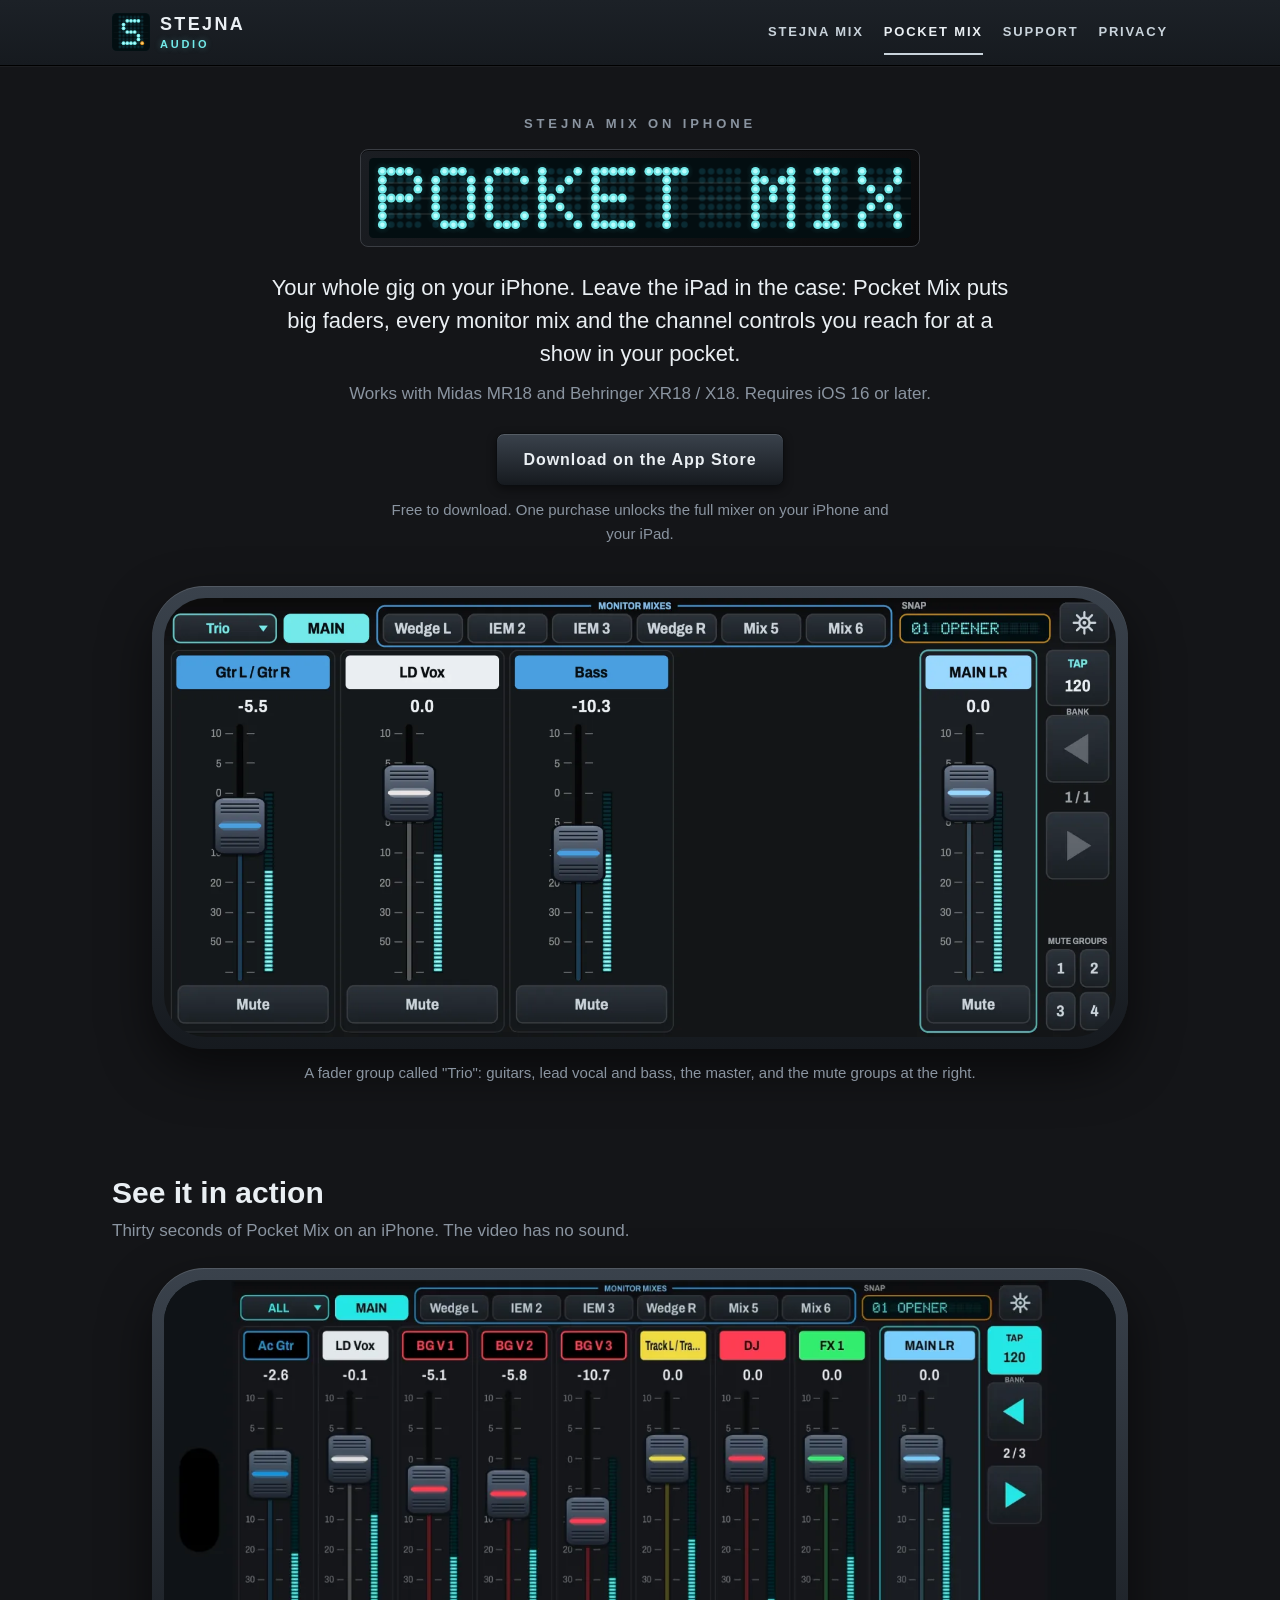
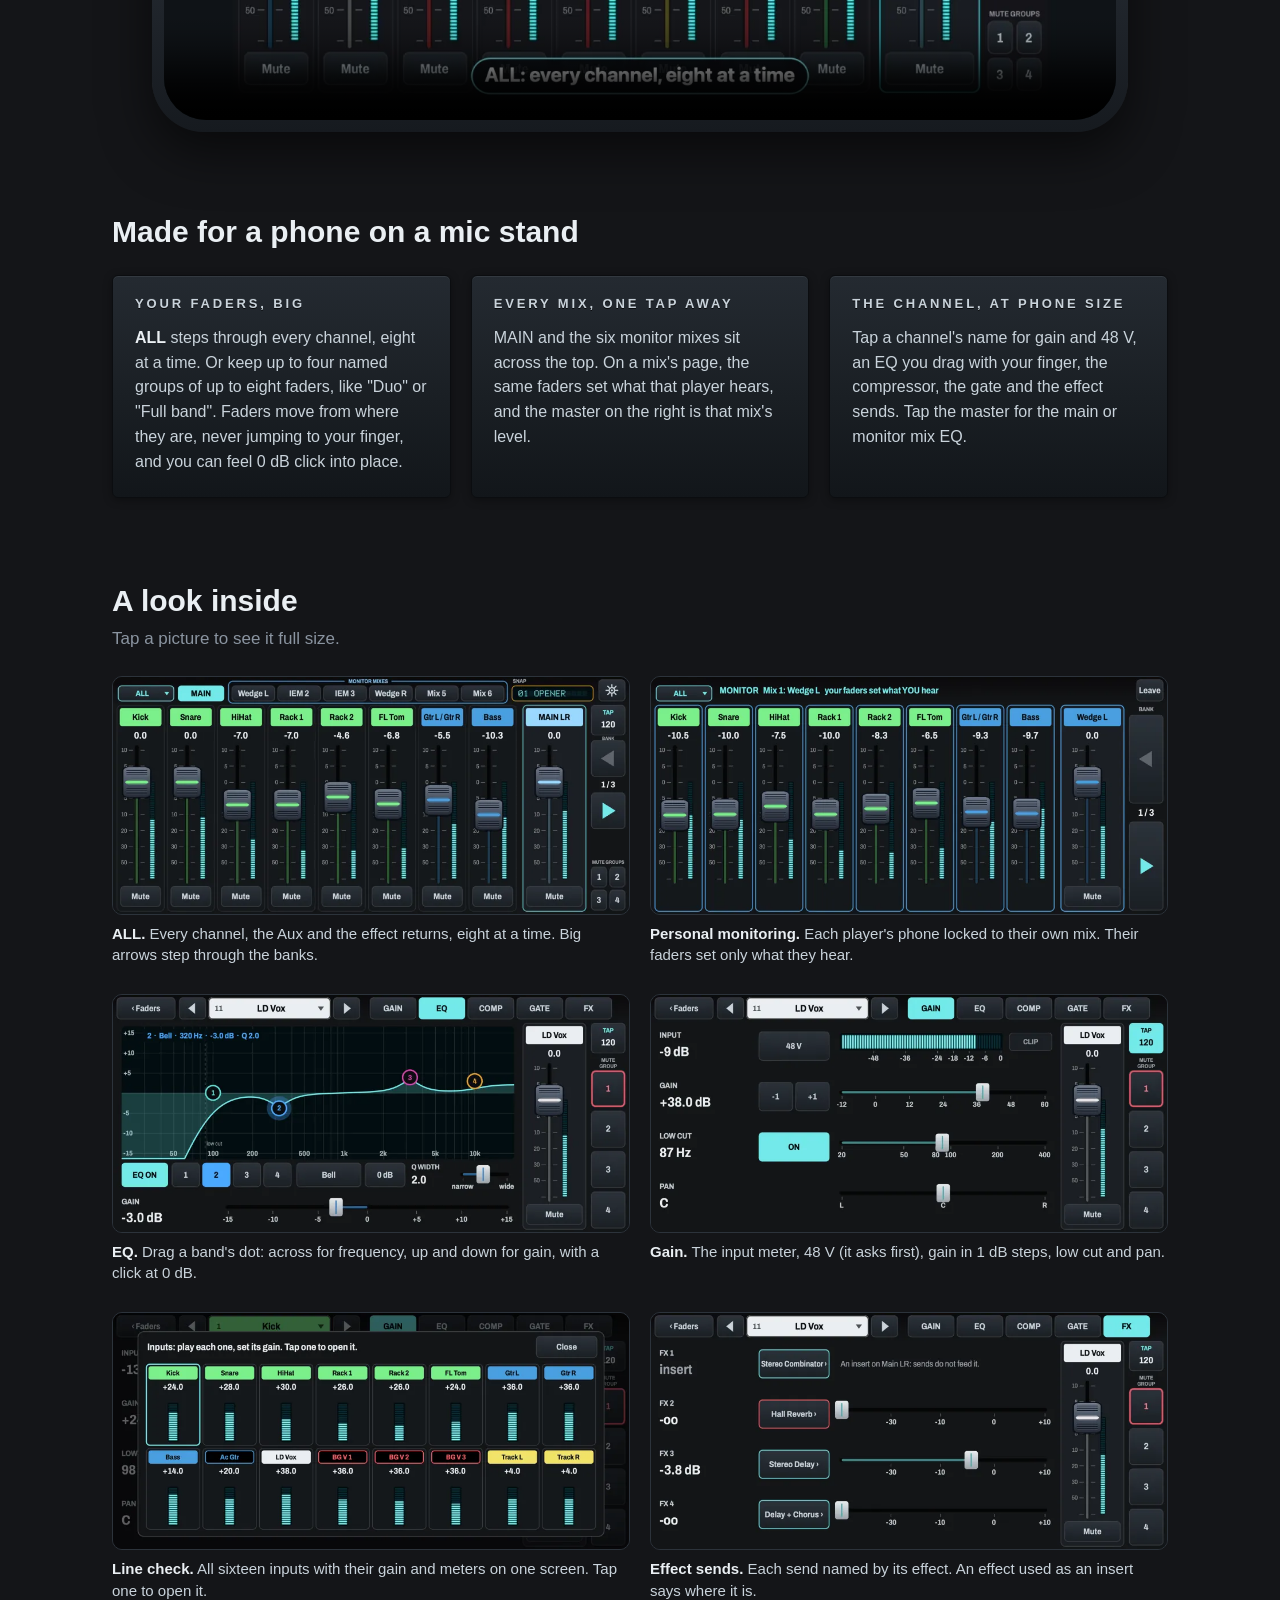
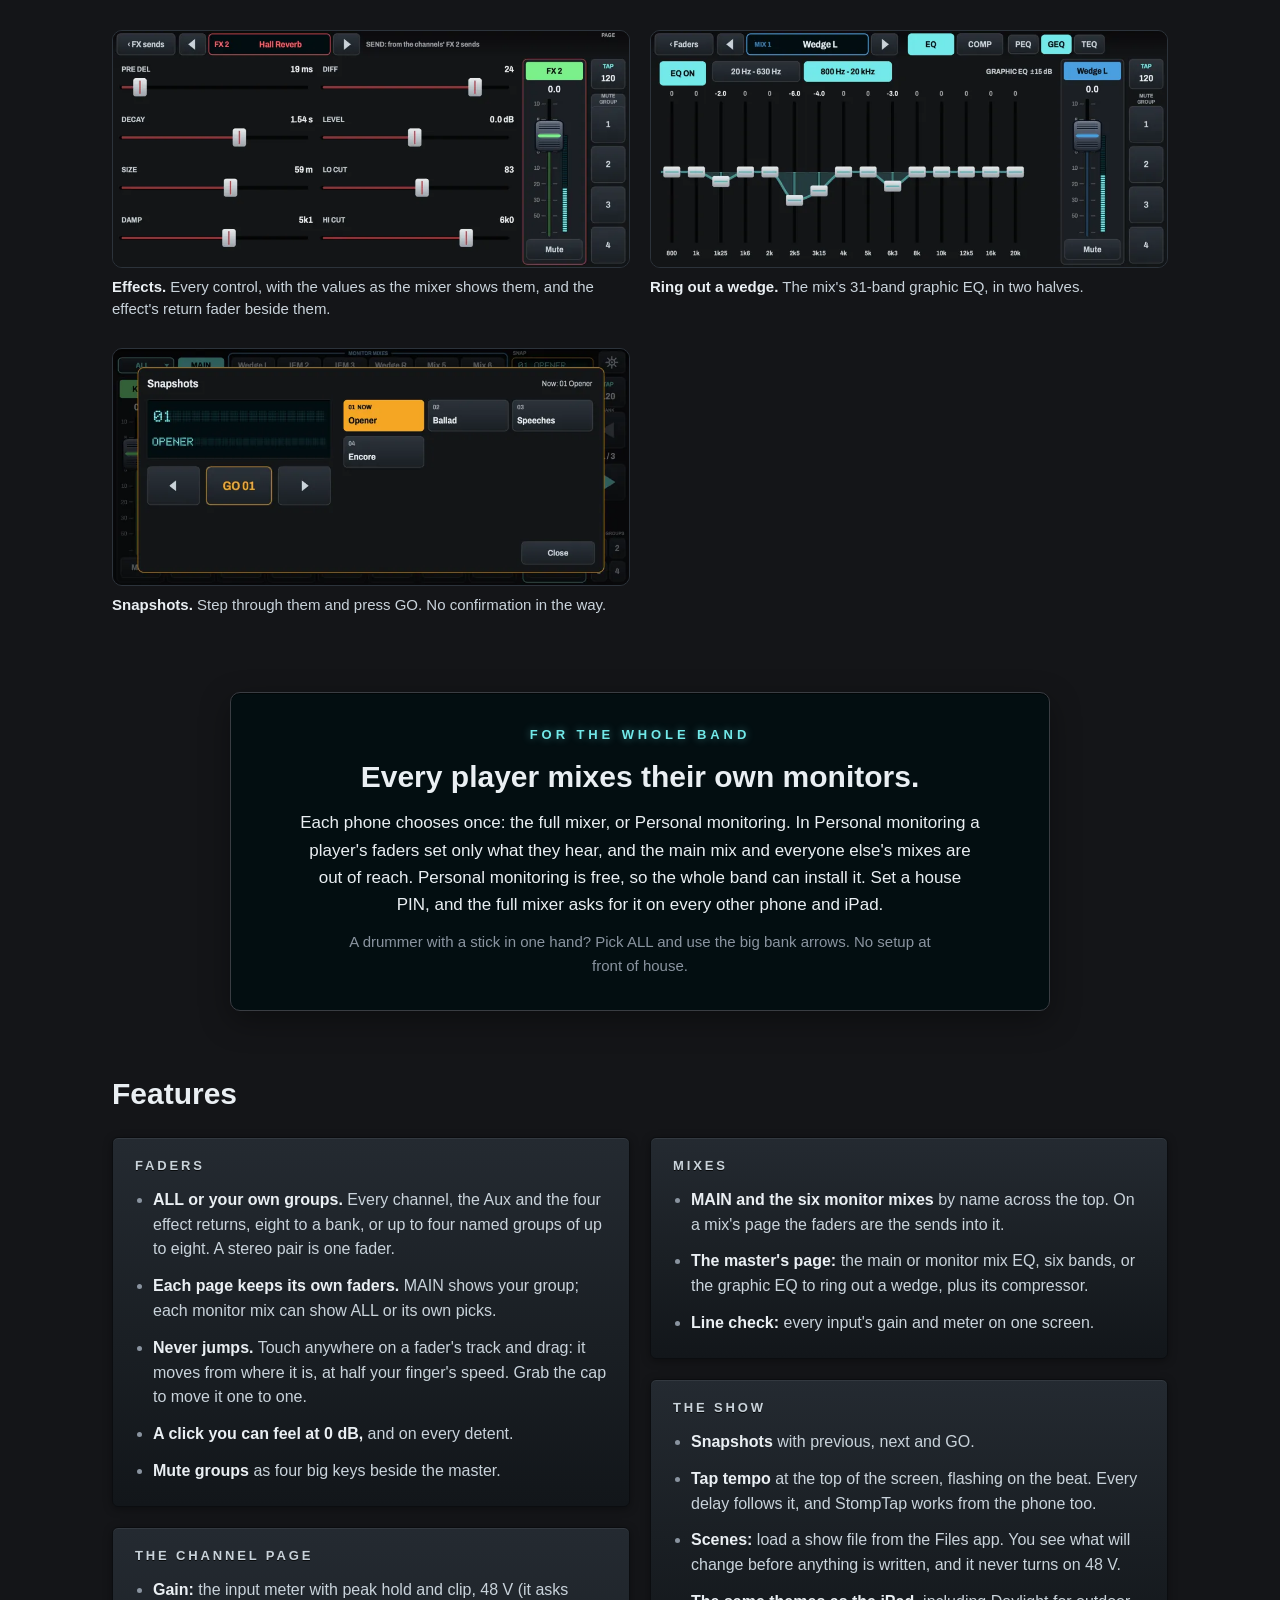
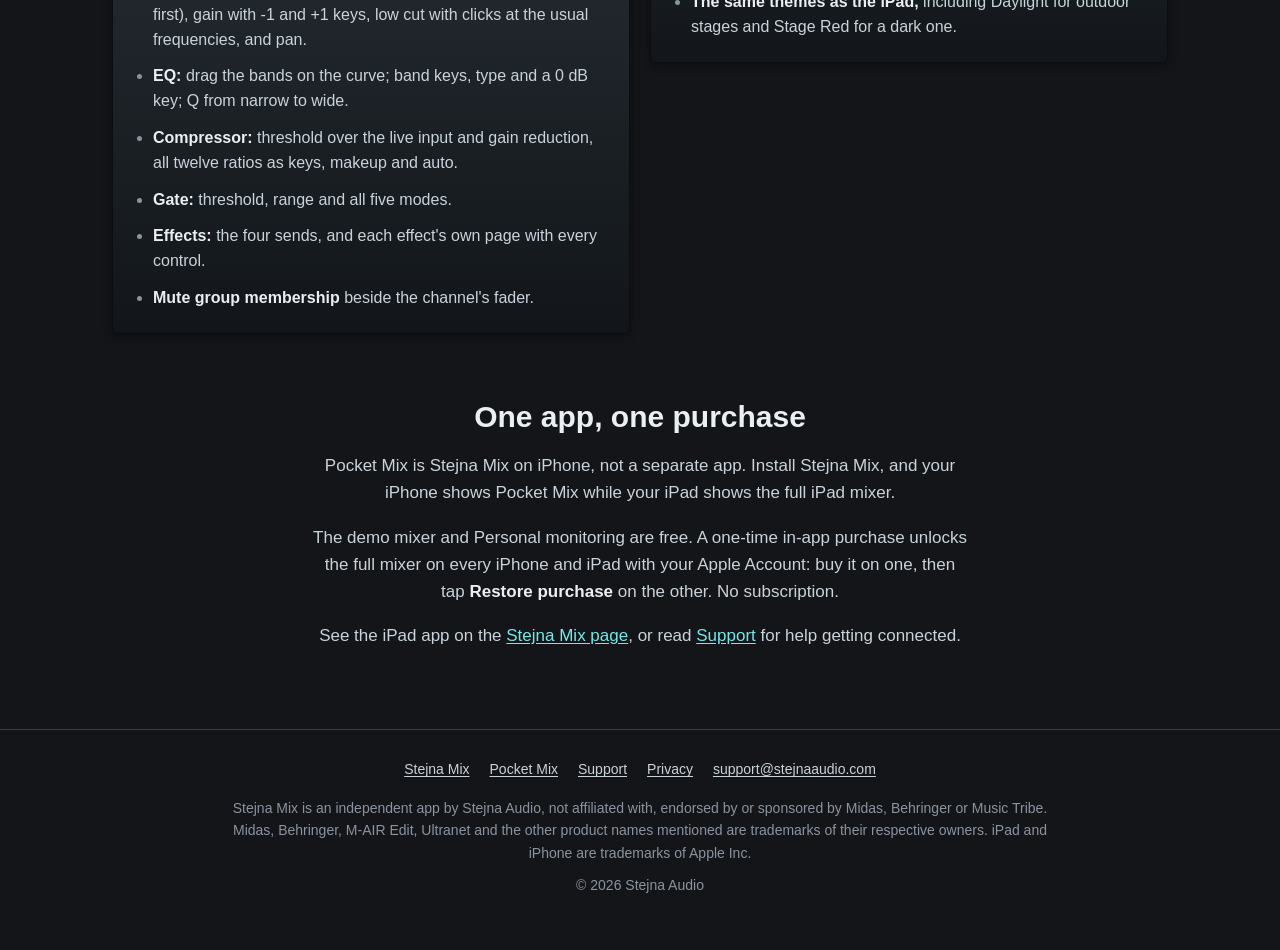
==== pocket-mix/index.html @ ad5efe98 "Pocket Mix: the clip re-cut (three-fader Trio, ALL through to the FX returns -- Dave); the Trio pict" ====
<!doctype html>
<html lang="en">
<head>
<meta charset="utf-8">
<meta name="viewport" content="width=device-width, initial-scale=1">
<title>Pocket Mix: Stejna Mix on iPhone · Stejna Audio</title>
<meta name="description" content="Pocket Mix is Stejna Mix on iPhone: mix your whole gig from your phone, with big faders, every monitor mix, gain, EQ, compressor, gate, effects and snapshots. For Midas MR18 and Behringer XR18 / X18.">
<link rel="canonical" href="https://stejnaaudio.com/pocket-mix/">
<meta name="theme-color" content="#141518">
<link rel="icon" href="/img/emblem.svg" type="image/svg+xml">
<link rel="apple-touch-icon" href="/img/apple-touch-icon.png">
<meta property="og:type" content="website">
<meta property="og:site_name" content="Stejna Audio">
<meta property="og:title" content="Pocket Mix: Stejna Mix on iPhone">
<meta property="og:description" content="Your whole gig on your iPhone. For Midas MR18 and Behringer XR18 / X18.">
<meta property="og:url" content="https://stejnaaudio.com/pocket-mix/">
<meta property="og:image" content="https://stejnaaudio.com/img/phone/01_trio-1800.webp">
<meta name="twitter:card" content="summary_large_image">
<link rel="stylesheet" href="/style.css">
</head>
<body>
<a class="skip" href="#main">Skip to content</a>
<header class="site-head">
  <div class="wrap">
    <a class="masthead" href="/" aria-label="Stejna Audio home"><img src="/img/emblem.svg" alt="" width="38" height="38"><span><span class="top">STEJNA</span><span class="sub">AUDIO</span></span></a>
    <nav aria-label="Site">
      <ul>
        <li><a href="/">Stejna Mix</a></li>
        <li><a href="/pocket-mix/" aria-current="page">Pocket Mix</a></li>
        <li><a href="/support/">Support</a></li>
        <li><a href="/privacy/">Privacy</a></li>
      </ul>
    </nav>
  </div>
</header>

<main id="main">
  <section class="hero wrap">
    <p class="kicker">Stejna Mix on iPhone</p>
    <h1 class="vfd-well"><img src="/img/vfd-pocket-mix.svg" alt="Pocket Mix" width="610" height="90"></h1>
    <p class="lede">Your whole gig on your iPhone. Leave the iPad in the case: Pocket Mix puts big faders, every monitor mix and the channel controls you reach for at a show in your pocket.</p>
    <p class="compat">Works with Midas MR18 and Behringer XR18&nbsp;/&nbsp;X18. Requires iOS&nbsp;16 or later.</p>
    <p class="get"><a class="key" href="https://apps.apple.com/app/idAPP_STORE_ID">Download on the App Store</a></p>
    <p class="price">Free to download. One purchase unlocks the full mixer on your iPhone and your iPad.</p>
    <figure>
      <div class="device phone">
        <img src="/img/phone/01_trio-1800.webp" srcset="/img/phone/01_trio-900.webp 900w, /img/phone/01_trio-1800.webp 1800w" sizes="(min-width: 1104px) 1040px, 94vw" width="1800" height="829" alt="Pocket Mix on iPhone: a fader group named Trio with three faders (guitars, lead vocal, bass), the main fader, mute group keys and a snapshot display." fetchpriority="high">
      </div>
      <figcaption>A fader group called "Trio": guitars, lead vocal and bass, the master, and the mute groups at the right.</figcaption>
    </figure>
  </section>

  <section class="section wrap video" aria-labelledby="watch">
    <div class="section-head">
      <h2 id="watch">See it in action</h2>
      <p>Thirty seconds of Pocket Mix on an iPhone. The video has no sound.</p>
    </div>
    <figure>
      <div class="device phone">
        <video controls muted playsinline preload="none" poster="/video/pocket-mix-iphone-poster.webp" width="1280" height="590" aria-label="Pocket Mix on iPhone: a fader group, ALL channels eight at a time, a monitor mix's sends, a vocal's EQ and effect sends, snapshots with GO, and Personal monitoring.">
          <source src="/video/pocket-mix-iphone.mp4" type="video/mp4">
        </video>
      </div>
    </figure>
  </section>

  <section class="section wrap" aria-labelledby="why">
    <h2 id="why">Made for a phone on a mic stand</h2>
    <div class="trio">
      <div class="card">
        <h3>Your faders, big</h3>
        <p><strong>ALL</strong> steps through every channel, eight at a time. Or keep up to four named groups of up to eight faders, like "Duo" or "Full band". Faders move from where they are, never jumping to your finger, and you can feel 0&nbsp;dB click into place.</p>
      </div>
      <div class="card">
        <h3>Every mix, one tap away</h3>
        <p>MAIN and the six monitor mixes sit across the top. On a mix's page, the same faders set what that player hears, and the master on the right is that mix's level.</p>
      </div>
      <div class="card">
        <h3>The channel, at phone size</h3>
        <p>Tap a channel's name for gain and 48&nbsp;V, an EQ you drag with your finger, the compressor, the gate and the effect sends. Tap the master for the main or monitor mix EQ.</p>
      </div>
    </div>
  </section>

  <section class="section wrap" aria-labelledby="look">
    <div class="section-head">
      <h2 id="look">A look inside</h2>
      <p>Tap a picture to see it full size.</p>
    </div>
    <ul class="shots phone-shots">
      <li><figure><a href="/img/phone/02_all-1800.webp"><img src="/img/phone/02_all-900.webp" width="900" height="415" loading="lazy" alt="ALL: eight channel faders with colored name tiles, the main fader and bank arrows."></a>
        <figcaption><strong>ALL.</strong> Every channel, the Aux and the effect returns, eight at a time. Big arrows step through the banks.</figcaption></figure></li>
      <li><figure><a href="/img/phone/03_monitor-1800.webp"><img src="/img/phone/03_monitor-900.webp" width="900" height="415" loading="lazy" alt="Personal monitoring locked to one mix: eight faders that set what the player hears, and that mix's master."></a>
        <figcaption><strong>Personal monitoring.</strong> Each player's phone locked to their own mix. Their faders set only what they hear.</figcaption></figure></li>
      <li><figure><a href="/img/phone/04_eq-1800.webp"><img src="/img/phone/04_eq-900.webp" width="900" height="415" loading="lazy" alt="A vocal channel's EQ: the curve with a low cut and four numbered bands to drag."></a>
        <figcaption><strong>EQ.</strong> Drag a band's dot: across for frequency, up and down for gain, with a click at 0&nbsp;dB.</figcaption></figure></li>
      <li><figure><a href="/img/phone/05_gain-1800.webp"><img src="/img/phone/05_gain-900.webp" width="900" height="415" loading="lazy" alt="The gain page: 48 V, the input meter with a clip light, gain with -1 and +1 keys, low cut and pan."></a>
        <figcaption><strong>Gain.</strong> The input meter, 48&nbsp;V (it asks first), gain in 1&nbsp;dB steps, low cut and pan.</figcaption></figure></li>
      <li><figure><a href="/img/phone/06_inputs-1800.webp"><img src="/img/phone/06_inputs-900.webp" width="900" height="415" loading="lazy" alt="The inputs grid: all sixteen inputs with their gain and meters."></a>
        <figcaption><strong>Line check.</strong> All sixteen inputs with their gain and meters on one screen. Tap one to open it.</figcaption></figure></li>
      <li><figure><a href="/img/phone/07_fx_sends-1800.webp"><img src="/img/phone/07_fx_sends-900.webp" width="900" height="415" loading="lazy" alt="A channel's four effect sends, each named by its effect, one marked as an insert."></a>
        <figcaption><strong>Effect sends.</strong> Each send named by its effect. An effect used as an insert says where it is.</figcaption></figure></li>
      <li><figure><a href="/img/phone/08_hall-1800.webp"><img src="/img/phone/08_hall-900.webp" width="900" height="415" loading="lazy" alt="The Hall Reverb's page: pre-delay, decay, size, damping, diffusion, level, low cut and high cut."></a>
        <figcaption><strong>Effects.</strong> Every control, with the values as the mixer shows them, and the effect's return fader beside them.</figcaption></figure></li>
      <li><figure><a href="/img/phone/09_wedge_geq-1800.webp"><img src="/img/phone/09_wedge_geq-900.webp" width="900" height="415" loading="lazy" alt="A wedge mix's graphic EQ with a few cuts between 1.25 and 6.3 kHz."></a>
        <figcaption><strong>Ring out a wedge.</strong> The mix's 31-band graphic EQ, in two halves.</figcaption></figure></li>
      <li><figure><a href="/img/phone/10_snapshots-1800.webp"><img src="/img/phone/10_snapshots-900.webp" width="900" height="415" loading="lazy" alt="The snapshots: the selected one on a display, previous and next keys, GO, and the named snapshots."></a>
        <figcaption><strong>Snapshots.</strong> Step through them and press GO. No confirmation in the way.</figcaption></figure></li>
    </ul>
  </section>

  <section class="section wrap" aria-labelledby="band">
    <div class="spotlight">
      <p class="kicker">For the whole band</p>
      <h2 id="band">Every player mixes their own monitors.</h2>
      <p>Each phone chooses once: the full mixer, or Personal monitoring. In Personal monitoring a player's faders set only what they hear, and the main mix and everyone else's mixes are out of reach. Personal monitoring is free, so the whole band can install it. Set a house PIN, and the full mixer asks for it on every other phone and iPad.</p>
      <p class="how">A drummer with a stick in one hand? Pick ALL and use the big bank arrows. No setup at front of house.</p>
    </div>
  </section>

  <section class="section wrap" aria-labelledby="features">
    <h2 id="features">Features</h2>
    <div class="features">
      <article class="card">
        <h3>Faders</h3>
        <ul>
          <li><strong>ALL or your own groups.</strong> Every channel, the Aux and the four effect returns, eight to a bank, or up to four named groups of up to eight. A stereo pair is one fader.</li>
          <li><strong>Each page keeps its own faders.</strong> MAIN shows your group; each monitor mix can show ALL or its own picks.</li>
          <li><strong>Never jumps.</strong> Touch anywhere on a fader's track and drag: it moves from where it is, at half your finger's speed. Grab the cap to move it one to one.</li>
          <li><strong>A click you can feel at 0&nbsp;dB,</strong> and on every detent.</li>
          <li><strong>Mute groups</strong> as four big keys beside the master.</li>
        </ul>
      </article>

      <article class="card">
        <h3>The channel page</h3>
        <ul>
          <li><strong>Gain:</strong> the input meter with peak hold and clip, 48&nbsp;V (it asks first), gain with -1 and +1 keys, low cut with clicks at the usual frequencies, and pan.</li>
          <li><strong>EQ:</strong> drag the bands on the curve; band keys, type and a 0&nbsp;dB key; Q from narrow to wide.</li>
          <li><strong>Compressor:</strong> threshold over the live input and gain reduction, all twelve ratios as keys, makeup and auto.</li>
          <li><strong>Gate:</strong> threshold, range and all five modes.</li>
          <li><strong>Effects:</strong> the four sends, and each effect's own page with every control.</li>
          <li><strong>Mute group membership</strong> beside the channel's fader.</li>
        </ul>
      </article>

      <article class="card">
        <h3>Mixes</h3>
        <ul>
          <li><strong>MAIN and the six monitor mixes</strong> by name across the top. On a mix's page the faders are the sends into it.</li>
          <li><strong>The master's page:</strong> the main or monitor mix EQ, six bands, or the graphic EQ to ring out a wedge, plus its compressor.</li>
          <li><strong>Line check:</strong> every input's gain and meter on one screen.</li>
        </ul>
      </article>

      <article class="card">
        <h3>The show</h3>
        <ul>
          <li><strong>Snapshots</strong> with previous, next and GO.</li>
          <li><strong>Tap tempo</strong> at the top of the screen, flashing on the beat. Every delay follows it, and StompTap works from the phone too.</li>
          <li><strong>Scenes:</strong> load a show file from the Files app. You see what will change before anything is written, and it never turns on 48&nbsp;V.</li>
          <li><strong>The same themes as the iPad,</strong> including Daylight for outdoor stages and Stage Red for a dark one.</li>
        </ul>
      </article>
    </div>
  </section>

  <section class="section wrap about" aria-labelledby="one">
    <h2 id="one">One app, one purchase</h2>
    <p>Pocket Mix is Stejna Mix on iPhone, not a separate app. Install Stejna Mix, and your iPhone shows Pocket Mix while your iPad shows the full iPad mixer.</p>
    <p>The demo mixer and Personal monitoring are free. A one-time in-app purchase unlocks the full mixer on every iPhone and iPad with your Apple Account: buy it on one, then tap <strong>Restore purchase</strong> on the other. No subscription.</p>
    <p>See the iPad app on the <a href="/">Stejna Mix page</a>, or read <a href="/support/">Support</a> for help getting connected.</p>
  </section>
</main>

<footer class="site-foot">
  <div class="wrap">
    <ul>
      <li><a href="/">Stejna Mix</a></li>
      <li><a href="/pocket-mix/">Pocket Mix</a></li>
      <li><a href="/support/">Support</a></li>
      <li><a href="/privacy/">Privacy</a></li>
      <li><a href="mailto:support@stejnaaudio.com">support@stejnaaudio.com</a></li>
    </ul>
    <p>Stejna Mix is an independent app by Stejna Audio, not affiliated with, endorsed by or sponsored by Midas, Behringer or Music Tribe. Midas, Behringer, M-AIR Edit, Ultranet and the other product names mentioned are trademarks of their respective owners. iPad and iPhone are trademarks of Apple Inc.</p>
    <p>© 2026 Stejna Audio</p>
  </div>
</footer>
</body>
</html>
---- style.css ----
/* stejnaaudio.com -- one stylesheet for every page.
   Colours are the app's (app/Source/Vfd.h, Brand.h), which cite the brand's source of truth; change them there first.
   Colour lives on the glass; the metal stays neutral. Amber appears only inside the mark (the emblem's anode, the
   wordmark's dot): what amber means elsewhere is still an open brand decision. */

:root {
  color-scheme: dark;
  --metal: #141518;                       /* the page: the editor background */
  --face-top: #242A31; --face-mid: #1A1F24; --face-bot: #12161A;   /* a module face, lit from the top */
  --bezel-top: #3A424C; --bezel-bot: #161A1F;                      /* machined metal (the emblem's bezel) */
  --glass: #030E11;                       /* never black */
  --cyan: #72E9E9;                        /* the measured phosphor */
  --core: #B9FFFF;
  --ink: #EAEFF3;                         /* white ink: headings */
  --text: #C9D3DB;                        /* silkscreen: body text */
  --dim: #8A94A0;                         /* labels */
  --rule: #3A3D43;
  --pill-off: #11151A; --pill-rim: #39434E;
  --wrap: 1120px;
  --gutter: clamp(16px, 4vw, 32px);
}

* { box-sizing: border-box; }
html { -webkit-text-size-adjust: 100%; }
body {
  margin: 0; background: var(--metal); color: var(--text);
  font: 17px/1.6 -apple-system, BlinkMacSystemFont, "Segoe UI", Helvetica, Arial, sans-serif;
}
img { max-width: 100%; height: auto; display: block; }
a { color: var(--cyan); text-underline-offset: 2px; }
a:hover { color: var(--core); }
:focus-visible { outline: 2px solid var(--cyan); outline-offset: 3px; border-radius: 2px; }
h1, h2, h3 { color: var(--ink); line-height: 1.25; }
strong { color: var(--ink); }
.wrap { max-width: var(--wrap); margin: 0 auto; padding: 0 var(--gutter); }
.skip { position: absolute; left: -9999px; }
.skip:focus { left: 16px; top: 8px; z-index: 1; background: var(--glass); padding: 8px 12px; }

/* ---- header: the masthead (the app's: emblem, STEJNA in white ink over AUDIO in cyan) and the page links */
.site-head {
  background: linear-gradient(#1C2127, #161A1F);
  border-bottom: 1px solid #000; box-shadow: 0 1px 0 rgba(255, 255, 255, .04);
}
.site-head .wrap {
  display: flex; flex-wrap: wrap; align-items: center; justify-content: space-between;
  gap: 4px 24px; min-height: 64px; padding-top: 10px; padding-bottom: 10px;
}
.masthead { display: flex; align-items: center; gap: 10px; text-decoration: none; }
.masthead img { width: 38px; height: 38px; }
.masthead span { display: flex; flex-direction: column; font-weight: 700; line-height: 1; }
.masthead .top { color: var(--ink); font-size: 18px; letter-spacing: .13em; }
.masthead .sub { color: var(--cyan); font-size: 11px; letter-spacing: .25em; margin-top: 6px; text-shadow: 0 0 6px rgba(114, 233, 233, .35); }
.site-head ul { list-style: none; display: flex; flex-wrap: wrap; gap: 0 20px; margin: 0; padding: 0; }
.site-head nav a {
  display: block; padding: 12px 0; color: var(--text); text-decoration: none;
  font-size: 13px; font-weight: 700; letter-spacing: .14em; text-transform: uppercase;
}
.site-head nav a:hover { color: var(--ink); }
.site-head nav a[aria-current="page"] { color: var(--ink); box-shadow: inset 0 -2px 0 var(--text); }

/* ---- hero */
.hero { padding-top: 48px; padding-bottom: 8px; text-align: center; }
.kicker { margin: 0; color: var(--dim); font-size: 13px; font-weight: 700; letter-spacing: .3em; text-transform: uppercase; }
.vfd-well {      /* the well a VFD sits in (Vfd.h): dark metal, a hairline rim */
  margin: 14px auto 0; max-width: 560px; padding: 8px; border-radius: 8px;
  background: linear-gradient(135deg, #1B1E23, #0A0A0B); border: 1px solid var(--rule);
  box-shadow: inset 0 1px 0 rgba(0, 0, 0, .6);
}
.vfd-well img { width: 100%; }
.lede { margin: 24px auto 0; max-width: 34em; color: var(--ink); font-size: clamp(19px, 2.4vw, 22px); line-height: 1.5; }
.compat { margin: 10px auto 0; color: var(--dim); text-align: center; }
.status { display: flex; flex-wrap: wrap; justify-content: center; gap: 10px; margin: 24px 0 0; padding: 0; list-style: none; }
.pill {          /* pills show a STATE, never an action */
  display: inline-block; padding: 7px 16px; border-radius: 999px; font-size: 13px; font-weight: 700;
  letter-spacing: .1em; text-transform: uppercase; background: var(--pill-off); border: 1px solid var(--pill-rim); color: var(--dim);
}
.pill.on { color: var(--cyan); border-color: rgba(114, 233, 233, .55); box-shadow: 0 0 10px rgba(114, 233, 233, .15); }

/* an iPad screen in a machined bezel */
.device {
  margin: 40px auto 0; max-width: 1040px; padding: clamp(6px, 1.2vw, 14px); border-radius: clamp(14px, 2.4vw, 28px);
  background: linear-gradient(var(--bezel-top), var(--bezel-bot));
  box-shadow: inset 0 1px 0 rgba(255, 255, 255, .12), 0 20px 50px rgba(0, 0, 0, .55);
}
.device img { width: 100%; border-radius: clamp(8px, 1.4vw, 16px); background: var(--glass); }
.hero figcaption { margin-top: 12px; color: var(--dim); font-size: 15px; }

/* ---- sections */
.section { padding-top: 64px; }
.section > h2, .section-head h2 { margin: 0; font-size: clamp(24px, 3vw, 30px); }
.section-head p { margin: 6px 0 0; color: var(--dim); }

/* screenshots: a swipeable row on phones, a grid from tablet width */
.shots {
  list-style: none; margin: 24px 0 0; padding: 0 0 12px;
  display: grid; gap: 16px; grid-auto-flow: column; grid-auto-columns: min(84%, 420px);
  overflow-x: auto; scroll-snap-type: x mandatory; overscroll-behavior-x: contain;
}
.shots li { scroll-snap-align: start; }
.shots figure { margin: 0; }
.shots a { display: block; border-radius: 10px; }
.shots img { width: 100%; aspect-ratio: 4 / 3; border-radius: 10px; border: 1px solid #2C333B; background: var(--glass); }
.shots figcaption { margin-top: 8px; font-size: 15px; line-height: 1.45; }
@media (min-width: 760px) {
  .shots { grid-auto-flow: row; grid-template-columns: repeat(3, 1fr); overflow: visible; gap: 28px 20px; }
}

/* features: rack-module cards in balanced columns */
.features { margin-top: 24px; columns: 2 380px; column-gap: 20px; }
.card {
  break-inside: avoid; margin: 0 0 20px; padding: 20px 22px 10px; border-radius: 6px;
  background: linear-gradient(var(--face-top), var(--face-mid) 55%, var(--face-bot));
  border: 1px solid #0B0D10; box-shadow: inset 0 1px 0 rgba(255, 255, 255, .07), 0 2px 8px rgba(0, 0, 0, .35);
}
.card h3, .silk {    /* engraved silkscreen: neutral ink, never a phosphor */
  margin: 0 0 14px; color: var(--text); font-size: 13px; font-weight: 700; letter-spacing: .22em; text-transform: uppercase;
  text-shadow: 0 1px 0 rgba(0, 0, 0, .75), 0 -1px 0 rgba(255, 255, 255, .06);
}
.card ul { margin: 0; padding-left: 18px; }
.card li { margin: 0 0 12px; font-size: 16px; line-height: 1.55; }
.card li ul { margin-top: 6px; }
.card li li { margin-bottom: 4px; }
li::marker { color: var(--dim); }

.about { max-width: 720px; text-align: center; }

/* a feature spotlight: a pane of glass, the phosphor on it */
.spotlight {
  max-width: 820px; margin: 0 auto; padding: 32px clamp(18px, 4vw, 44px); text-align: center; border-radius: 10px;
  background: var(--glass); border: 1px solid var(--rule); box-shadow: inset 0 1px 0 rgba(0, 0, 0, .6), 0 10px 30px rgba(0, 0, 0, .35);
}
.spotlight .kicker { color: var(--cyan); text-shadow: 0 0 8px rgba(114, 233, 233, .45); }
.spotlight h2 { margin: 10px 0 14px; font-size: clamp(22px, 3vw, 30px); }
.spotlight p { margin: 0 auto 12px; max-width: 40em; color: var(--ink); }
.spotlight .how { margin-bottom: 0; color: var(--dim); font-size: 15px; }

/* ---- reading pages (support, privacy) */
.prose { max-width: 720px; padding-top: 48px; }
.prose h1 { margin: 6px 0 6px; font-size: clamp(28px, 4vw, 34px); }
.prose h2 { margin: 40px 0 8px; font-size: 21px; }
.prose h3 { margin: 28px 0 6px; font-size: 18px; }
.prose p, .prose li { margin: 0 0 12px; }
.prose ul, .prose ol { padding-left: 22px; }
.date { margin: 0 0 32px; color: var(--dim); }
.summary {     /* a line on the glass */
  margin: 0 0 8px; padding: 14px 18px; border-radius: 6px; background: var(--glass);
  border: 1px solid #0F2A31; border-left: 3px solid var(--cyan);
}
.contact { margin: 16px 0 0; padding: 18px 20px; border-radius: 6px; background: linear-gradient(var(--face-top), var(--face-bot)); border: 1px solid #0B0D10; }
.contact p:last-child { margin-bottom: 0; }
.big-link { font-size: 20px; font-weight: 700; }

/* ---- footer */
.site-foot { margin-top: 80px; border-top: 1px solid var(--rule); padding: 28px 0 44px; color: var(--dim); font-size: 14px; text-align: center; }
.site-foot p { margin: 0 auto 10px; max-width: 60em; }
.site-foot ul { list-style: none; display: flex; flex-wrap: wrap; justify-content: center; gap: 4px 20px; margin: 0 0 16px; padding: 0; }
.site-foot a { color: var(--text); }
.site-foot a:hover { color: var(--ink); }

/* ---- launch (1.0): the App Store key, the price line, an iPhone in a bezel, the three-up, the phone screenshots, the video */
.get { margin: 26px 0 0; text-align: center; }
.key {           /* a raised-metal key: an ACTION (pills show state) */
  display: inline-block; padding: 13px 26px; border-radius: 8px; text-decoration: none;
  color: var(--ink); font-size: 16px; font-weight: 700; letter-spacing: .06em;
  background: linear-gradient(var(--bezel-top), var(--bezel-bot)); border: 1px solid #0B0D10;
  box-shadow: inset 0 1px 0 rgba(255, 255, 255, .14), 0 3px 10px rgba(0, 0, 0, .45);
}
.key:hover { color: var(--core); box-shadow: inset 0 1px 0 rgba(255, 255, 255, .18), 0 3px 14px rgba(114, 233, 233, .18); }
.price { margin: 12px auto 0; max-width: 34em; color: var(--dim); font-size: 15px; text-align: center; }
.device.phone { max-width: 980px; padding: clamp(6px, 1vw, 12px); border-radius: clamp(22px, 4.5vw, 52px); }
.device.phone img { border-radius: clamp(16px, 3.6vw, 42px); }
.trio { margin-top: 24px; display: grid; gap: 20px; }
@media (min-width: 860px) { .trio { grid-template-columns: repeat(3, 1fr); } }
.trio .card p { margin: 0 0 12px; font-size: 16px; line-height: 1.55; }
.phone-shots { grid-auto-columns: min(92%, 560px); }
.phone-shots img { aspect-ratio: 2868 / 1320; }
@media (min-width: 760px) { .phone-shots { grid-template-columns: repeat(2, 1fr); } }
.video .device { margin-top: 24px; }
.video video { display: block; width: 100%; height: auto; border-radius: clamp(8px, 1.4vw, 16px); background: var(--glass); }
.video figcaption { margin-top: 12px; color: var(--dim); font-size: 15px; text-align: center; }
.spotlight.with-shot img { margin: 22px auto 4px; max-width: 640px; width: 100%; border-radius: 14px; border: 1px solid #2C333B; }
.video .device.phone video { border-radius: clamp(16px, 3.6vw, 42px); }
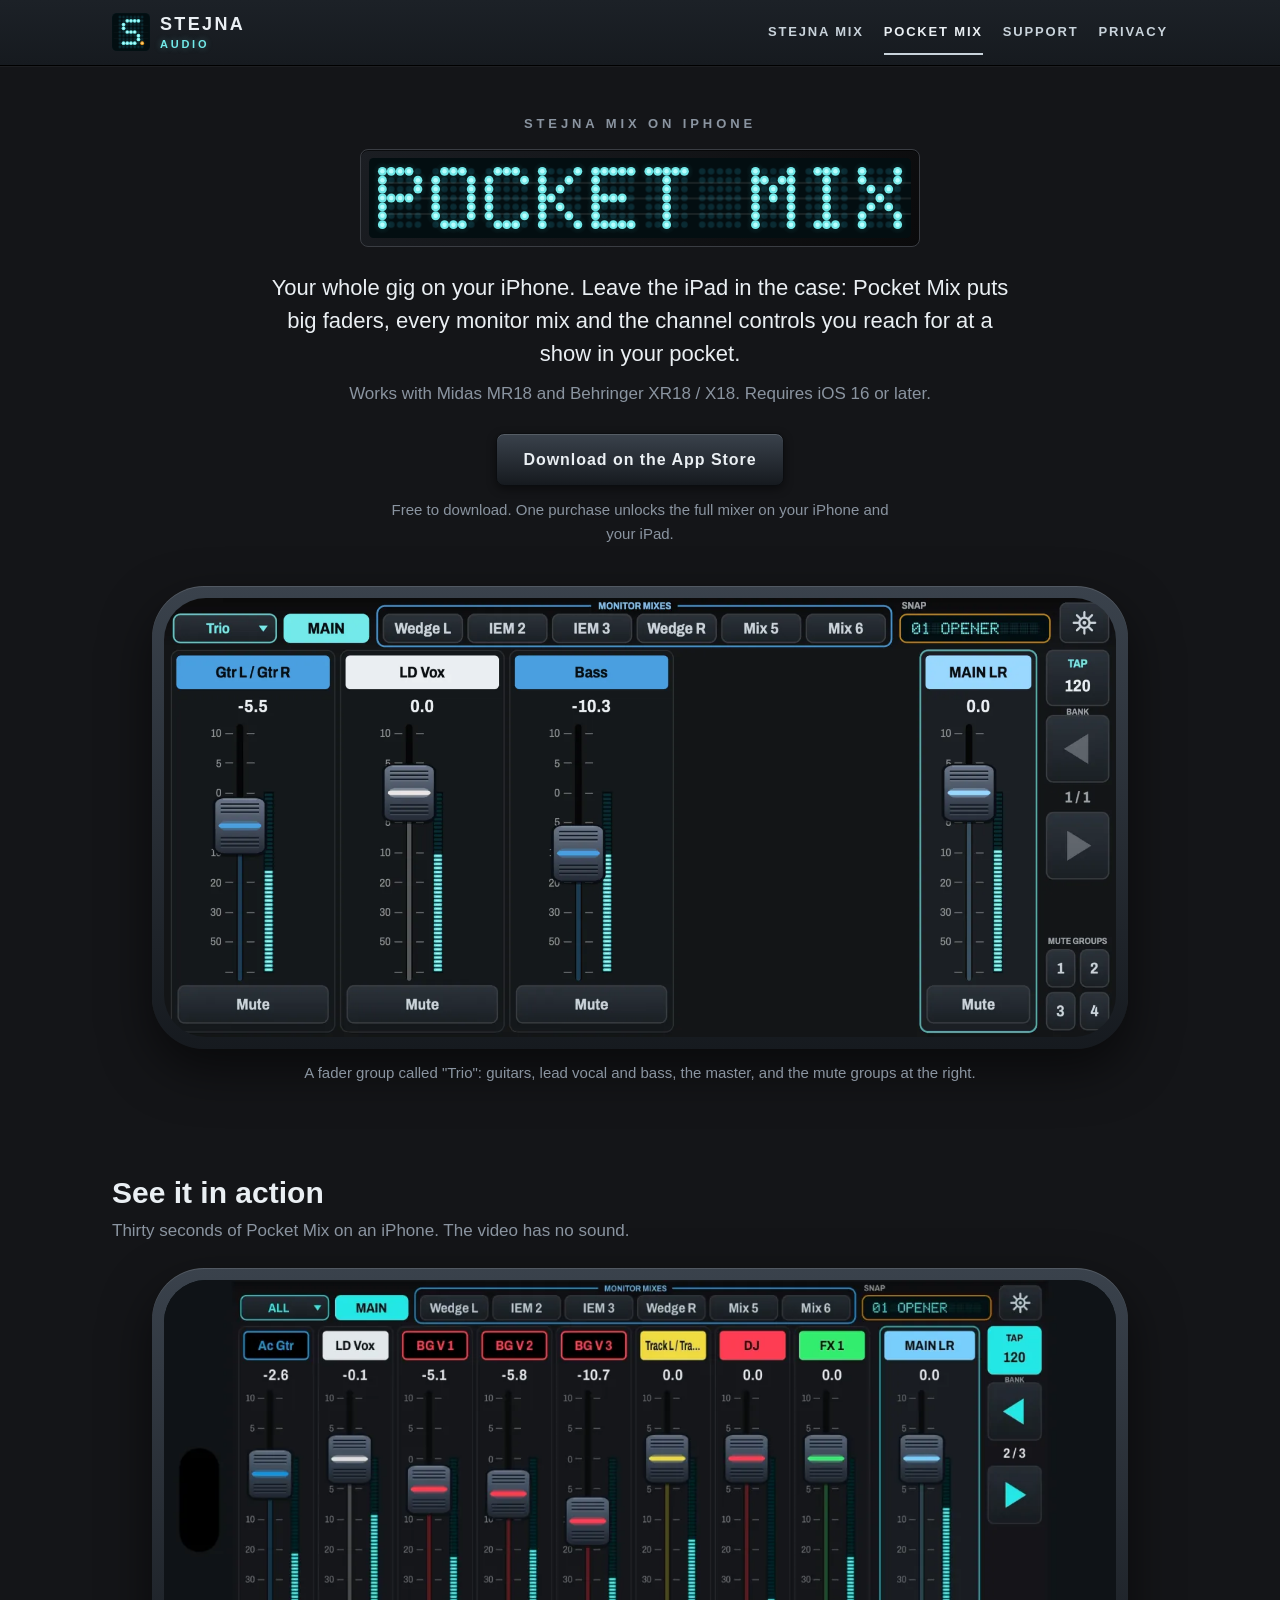
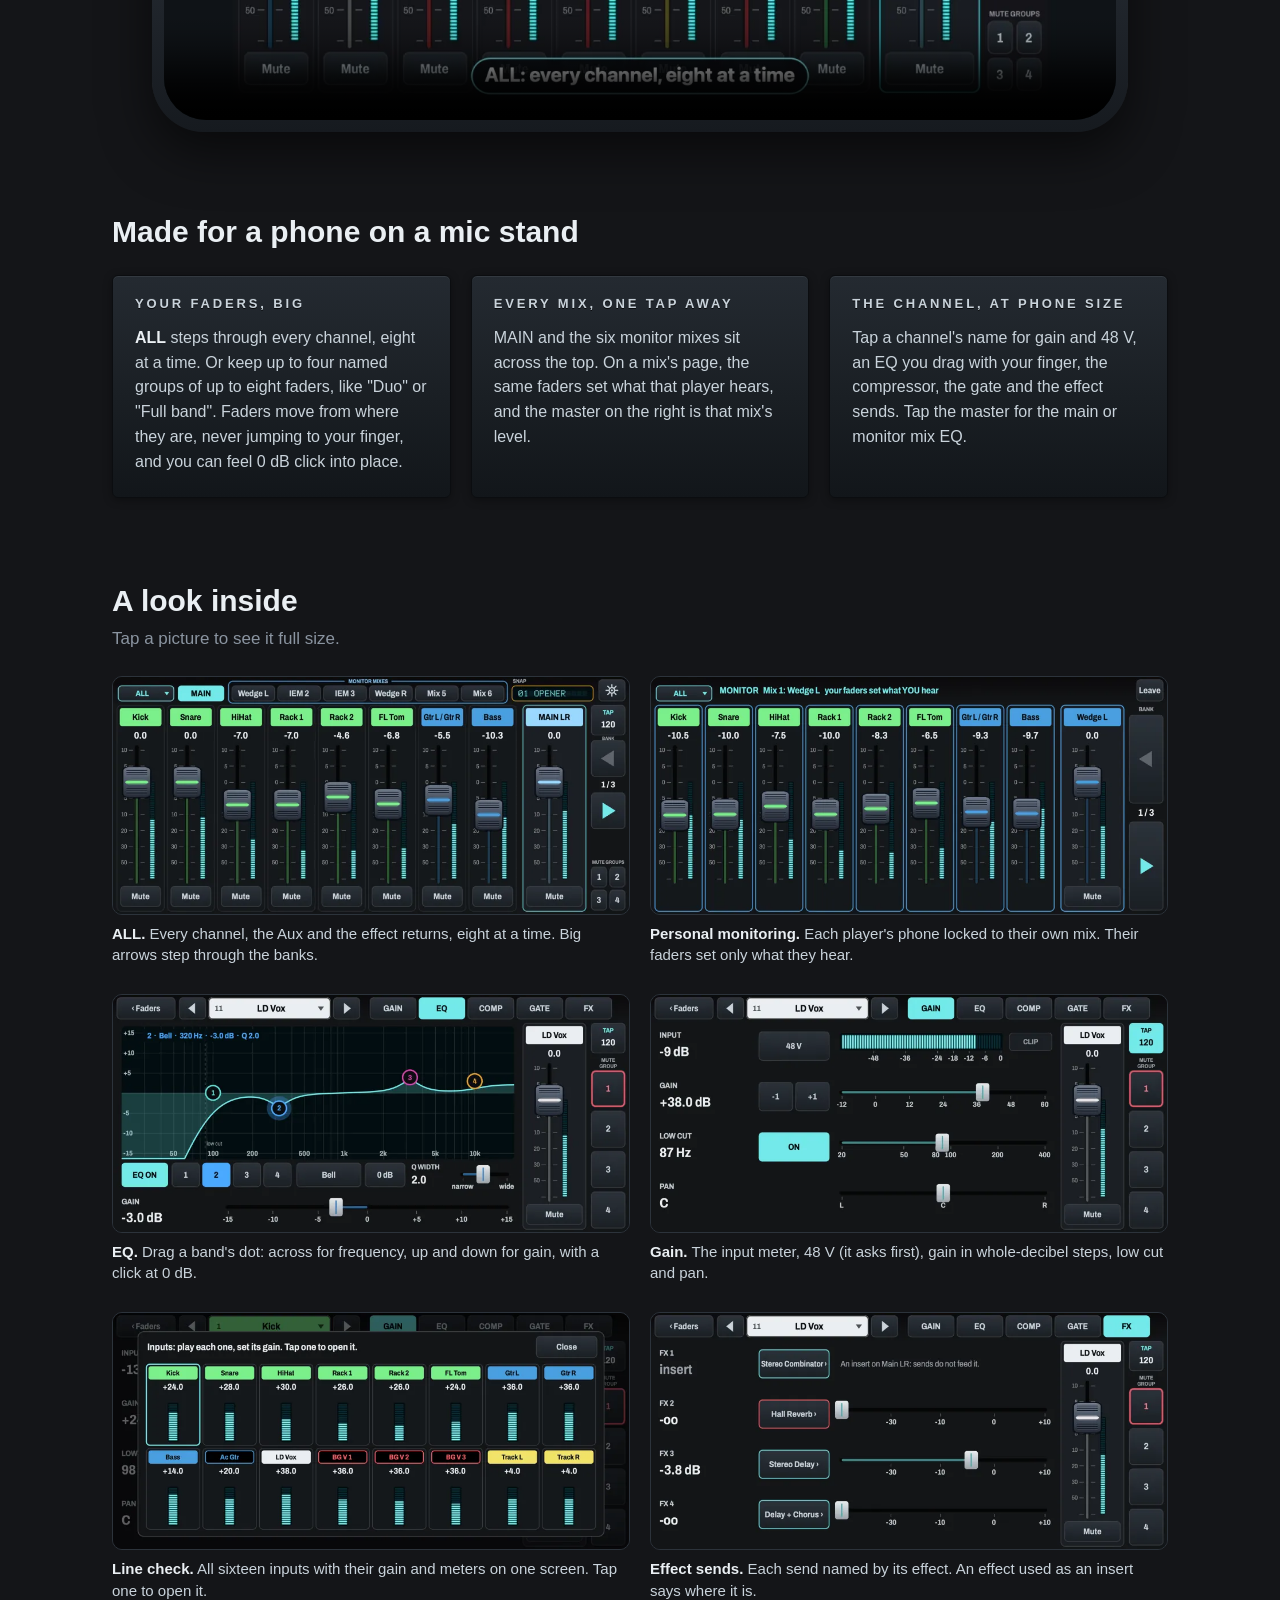
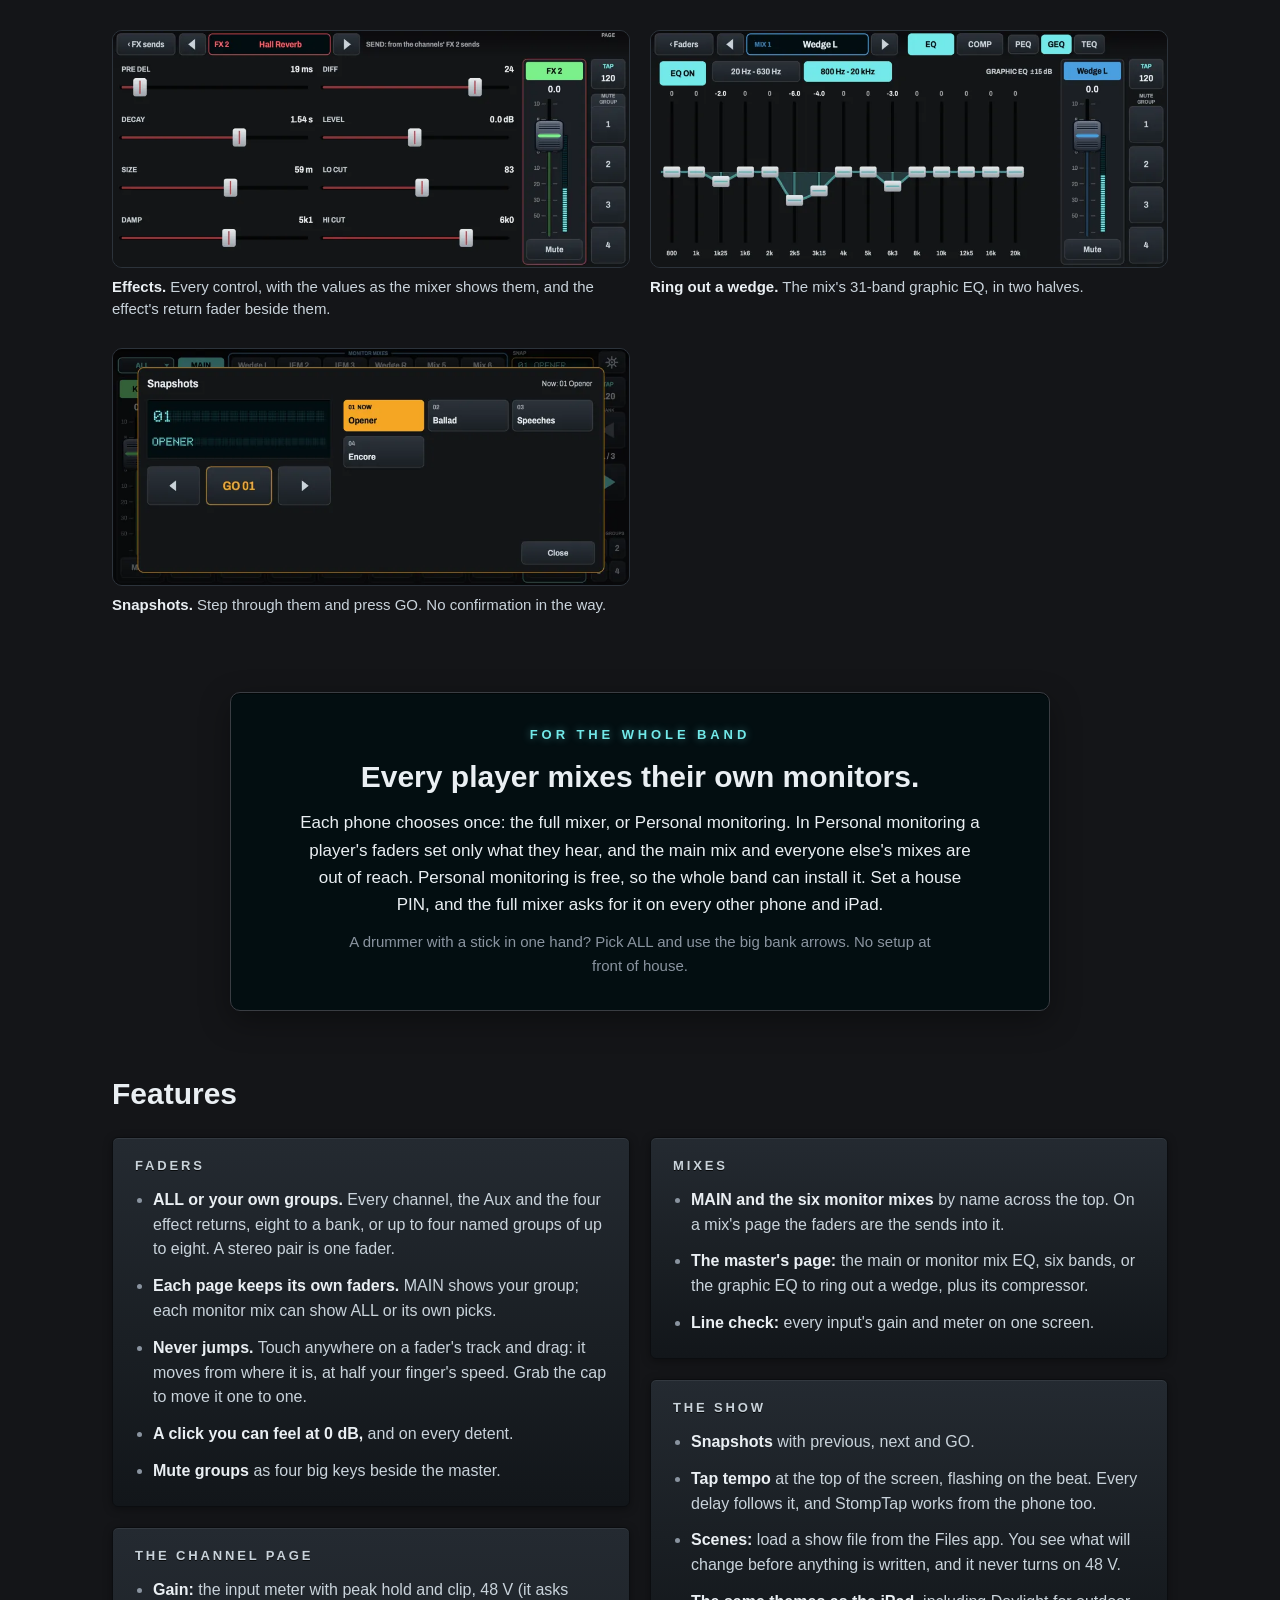
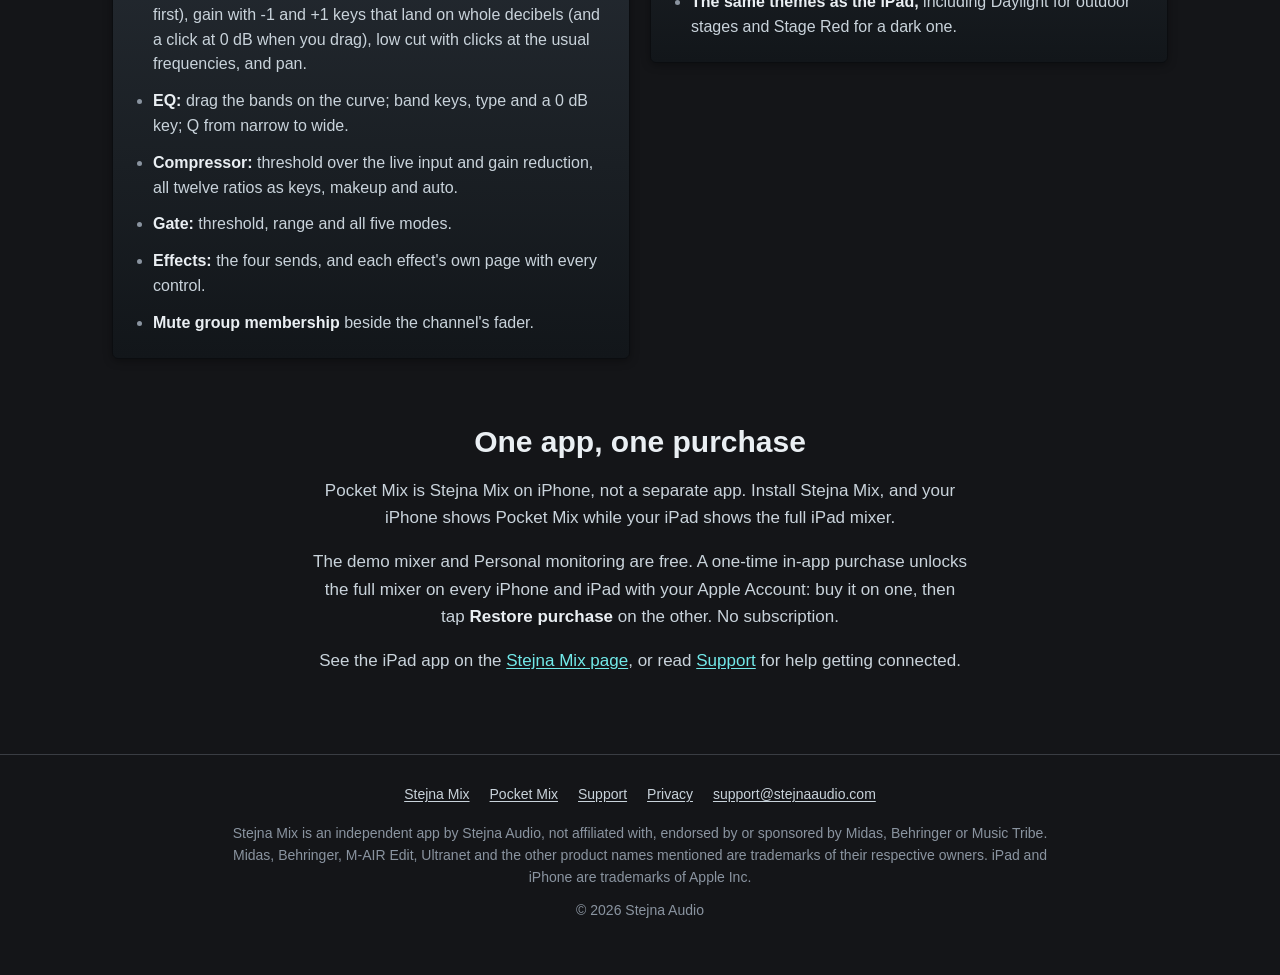
==== commit 67a591d3: "Features: precise gain (+1 / -1 dB keys, 0 dB detent); New show is now a factory reset Co-Authored-B" ====
--- a/pocket-mix/index.html
+++ b/pocket-mix/index.html
@@ -40,7 +40,7 @@
     <h1 class="vfd-well"><img src="/img/vfd-pocket-mix.svg" alt="Pocket Mix" width="610" height="90"></h1>
     <p class="lede">Your whole gig on your iPhone. Leave the iPad in the case: Pocket Mix puts big faders, every monitor mix and the channel controls you reach for at a show in your pocket.</p>
     <p class="compat">Works with Midas MR18 and Behringer XR18&nbsp;/&nbsp;X18. Requires iOS&nbsp;16 or later.</p>
-    <p class="get"><a class="key" href="https://apps.apple.com/app/idAPP_STORE_ID">Download on the App Store</a></p>
+    <p class="get"><a class="key" href="https://apps.apple.com/app/id6821115687">Download on the App Store</a></p>
     <p class="price">Free to download. One purchase unlocks the full mixer on your iPhone and your iPad.</p>
     <figure>
       <div class="device phone">
@@ -95,7 +95,7 @@
       <li><figure><a href="/img/phone/04_eq-1800.webp"><img src="/img/phone/04_eq-900.webp" width="900" height="415" loading="lazy" alt="A vocal channel's EQ: the curve with a low cut and four numbered bands to drag."></a>
         <figcaption><strong>EQ.</strong> Drag a band's dot: across for frequency, up and down for gain, with a click at 0&nbsp;dB.</figcaption></figure></li>
       <li><figure><a href="/img/phone/05_gain-1800.webp"><img src="/img/phone/05_gain-900.webp" width="900" height="415" loading="lazy" alt="The gain page: 48 V, the input meter with a clip light, gain with -1 and +1 keys, low cut and pan."></a>
-        <figcaption><strong>Gain.</strong> The input meter, 48&nbsp;V (it asks first), gain in 1&nbsp;dB steps, low cut and pan.</figcaption></figure></li>
+        <figcaption><strong>Gain.</strong> The input meter, 48&nbsp;V (it asks first), gain in whole-decibel steps, low cut and pan.</figcaption></figure></li>
       <li><figure><a href="/img/phone/06_inputs-1800.webp"><img src="/img/phone/06_inputs-900.webp" width="900" height="415" loading="lazy" alt="The inputs grid: all sixteen inputs with their gain and meters."></a>
         <figcaption><strong>Line check.</strong> All sixteen inputs with their gain and meters on one screen. Tap one to open it.</figcaption></figure></li>
       <li><figure><a href="/img/phone/07_fx_sends-1800.webp"><img src="/img/phone/07_fx_sends-900.webp" width="900" height="415" loading="lazy" alt="A channel's four effect sends, each named by its effect, one marked as an insert."></a>
@@ -135,7 +135,7 @@
       <article class="card">
         <h3>The channel page</h3>
         <ul>
-          <li><strong>Gain:</strong> the input meter with peak hold and clip, 48&nbsp;V (it asks first), gain with -1 and +1 keys, low cut with clicks at the usual frequencies, and pan.</li>
+          <li><strong>Gain:</strong> the input meter with peak hold and clip, 48&nbsp;V (it asks first), gain with -1 and +1 keys that land on whole decibels (and a click at 0&nbsp;dB when you drag), low cut with clicks at the usual frequencies, and pan.</li>
           <li><strong>EQ:</strong> drag the bands on the curve; band keys, type and a 0&nbsp;dB key; Q from narrow to wide.</li>
           <li><strong>Compressor:</strong> threshold over the live input and gain reduction, all twelve ratios as keys, makeup and auto.</li>
           <li><strong>Gate:</strong> threshold, range and all five modes.</li>
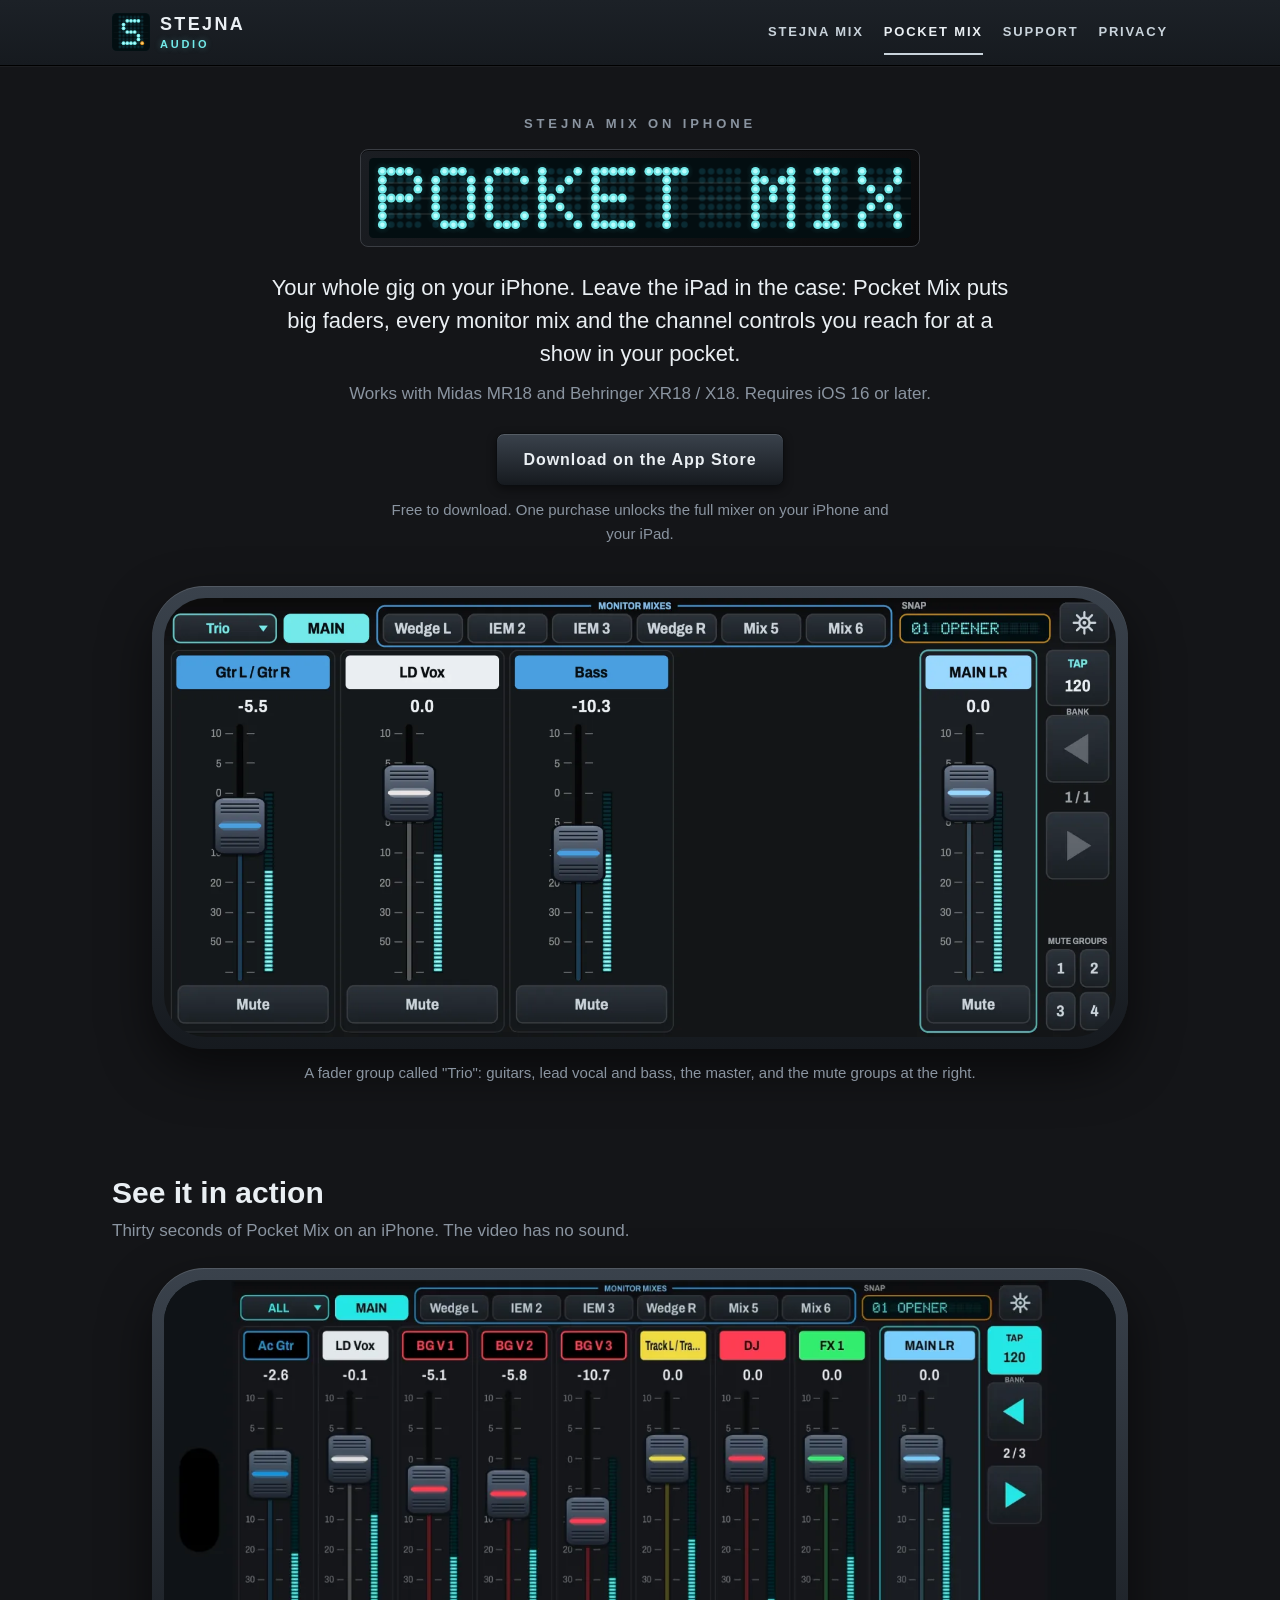
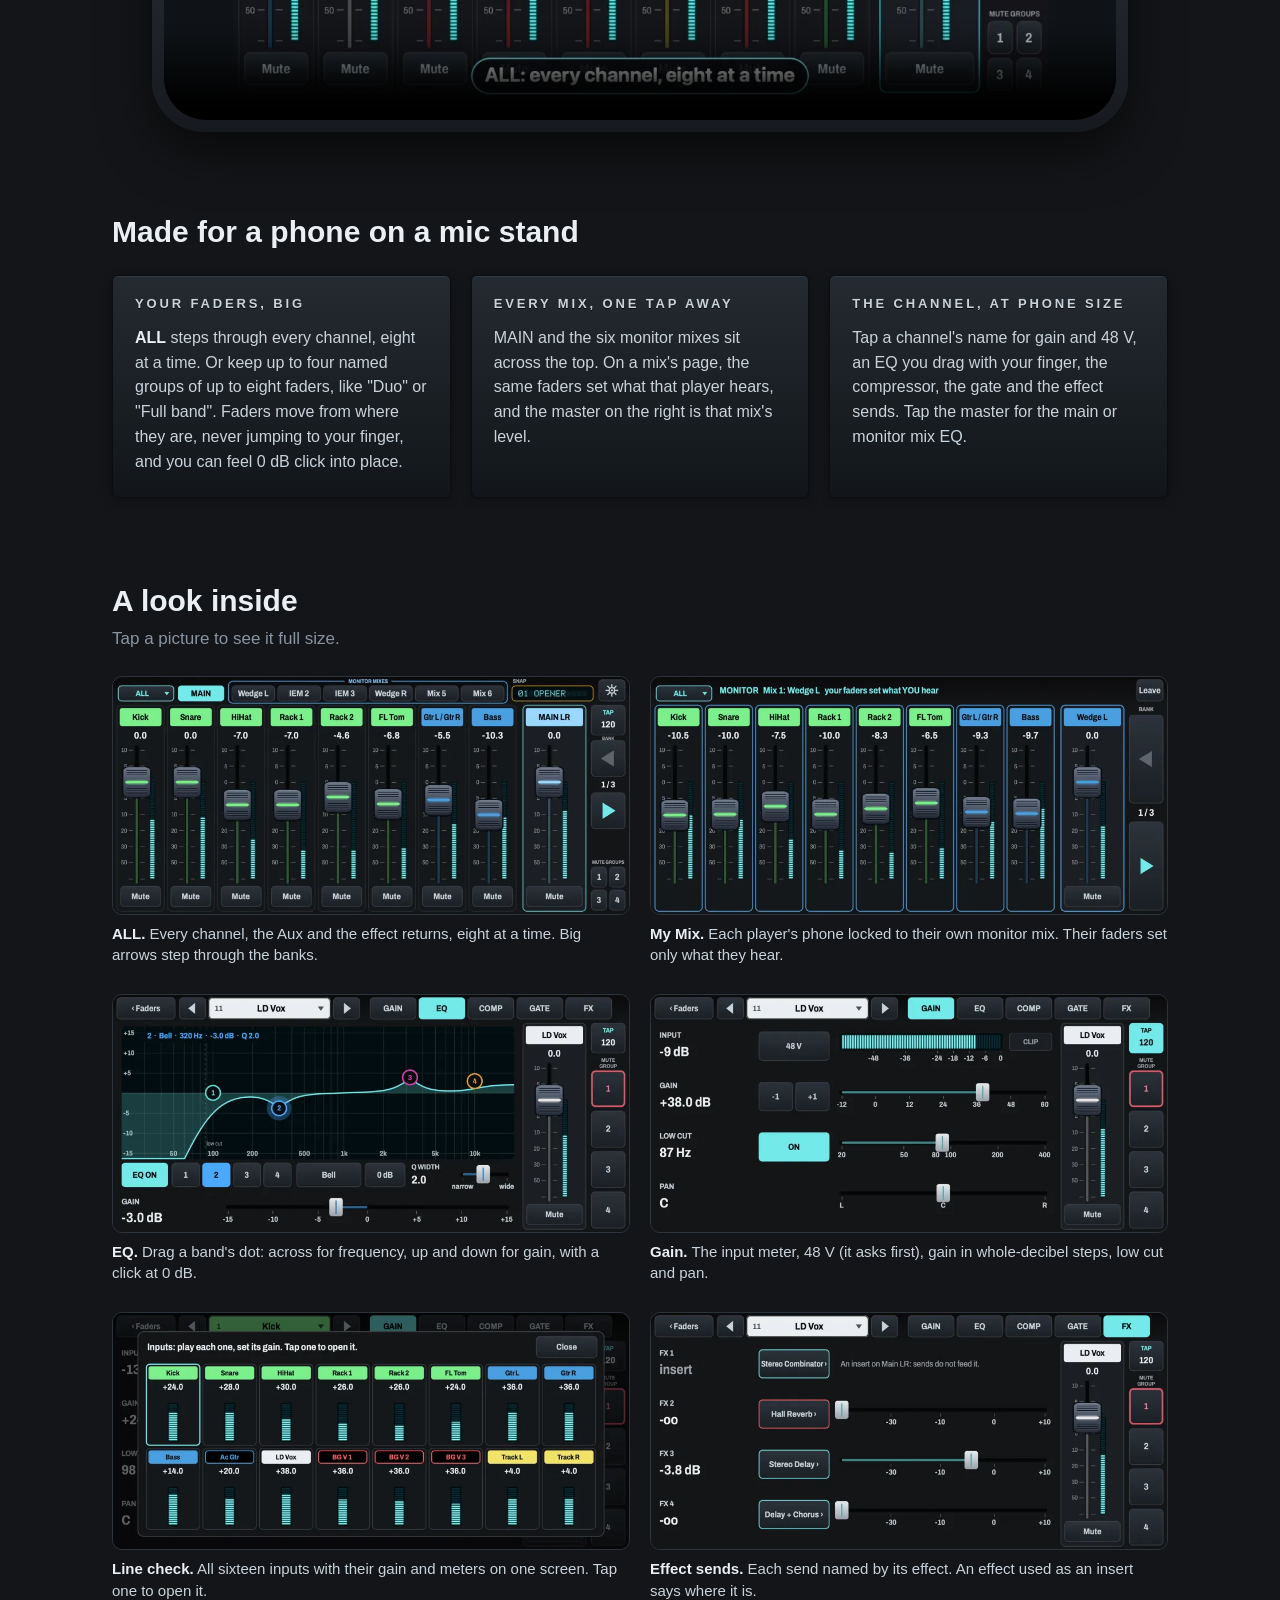
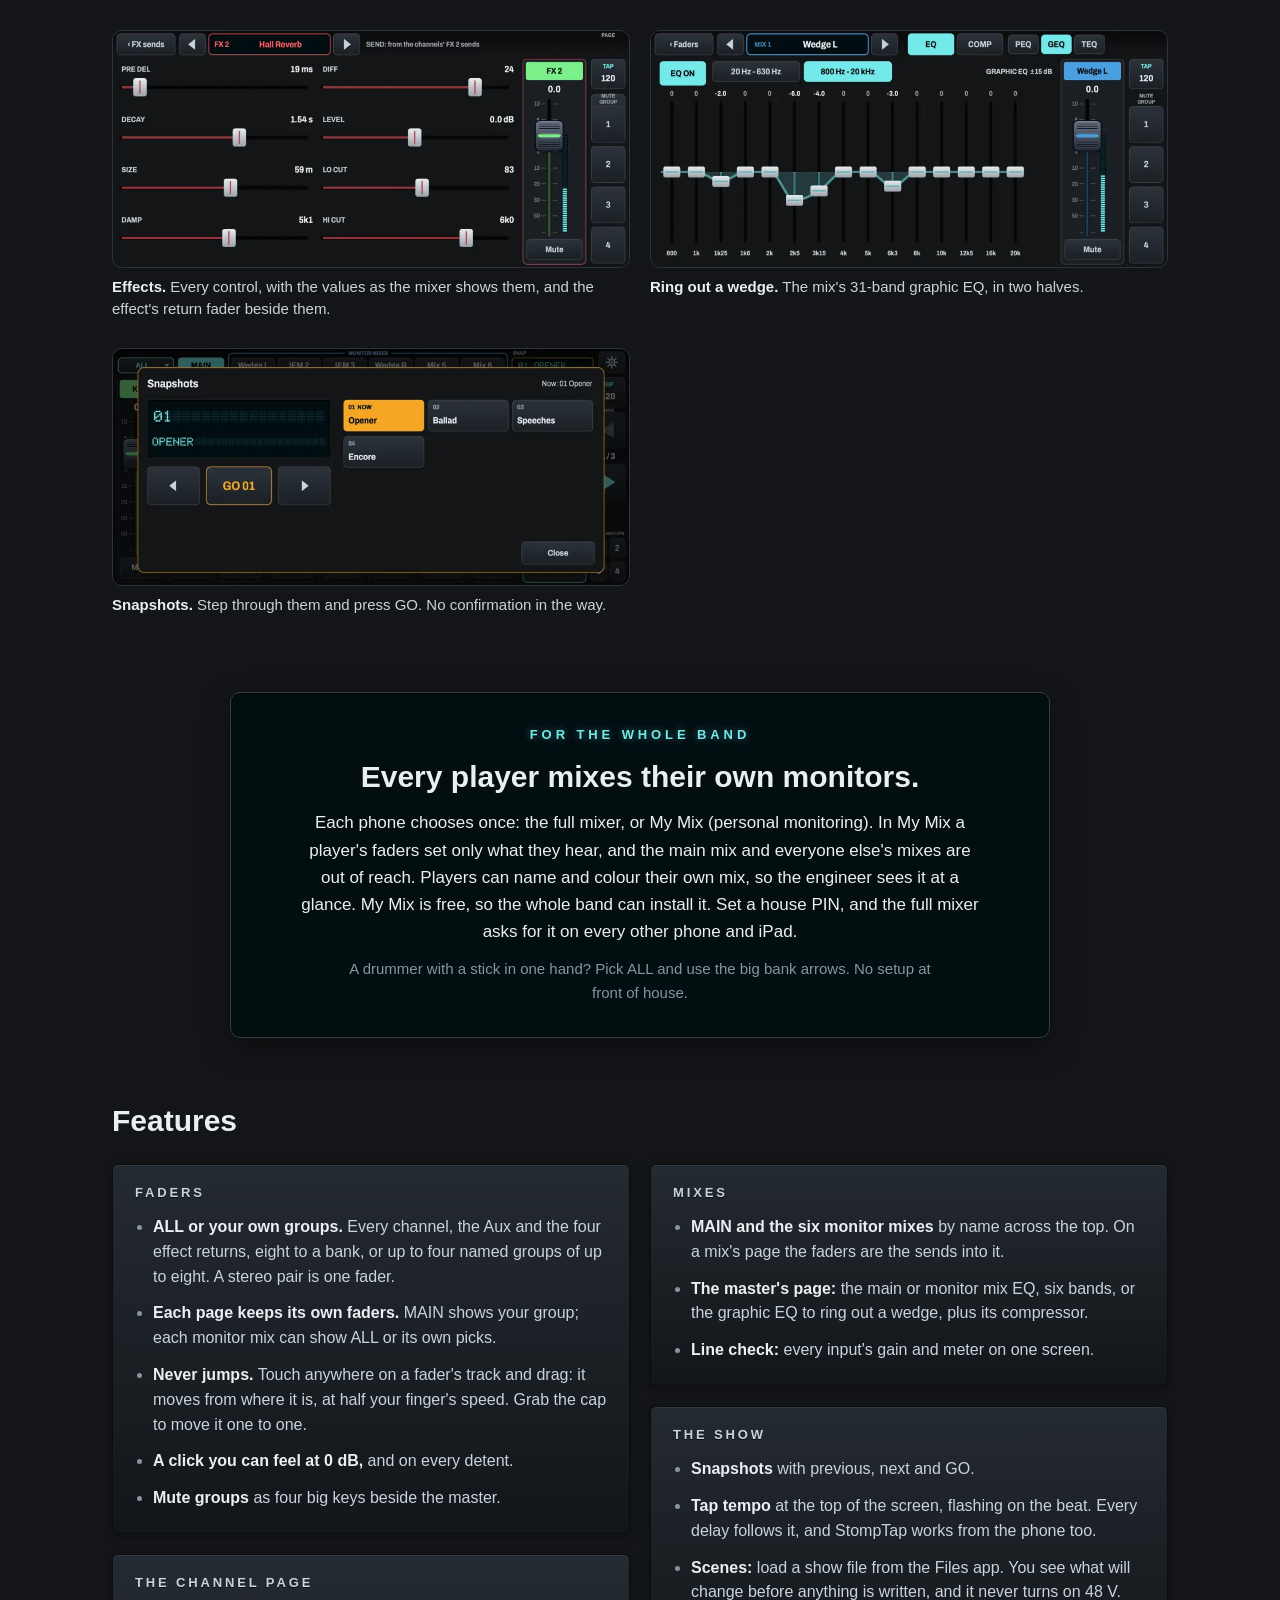
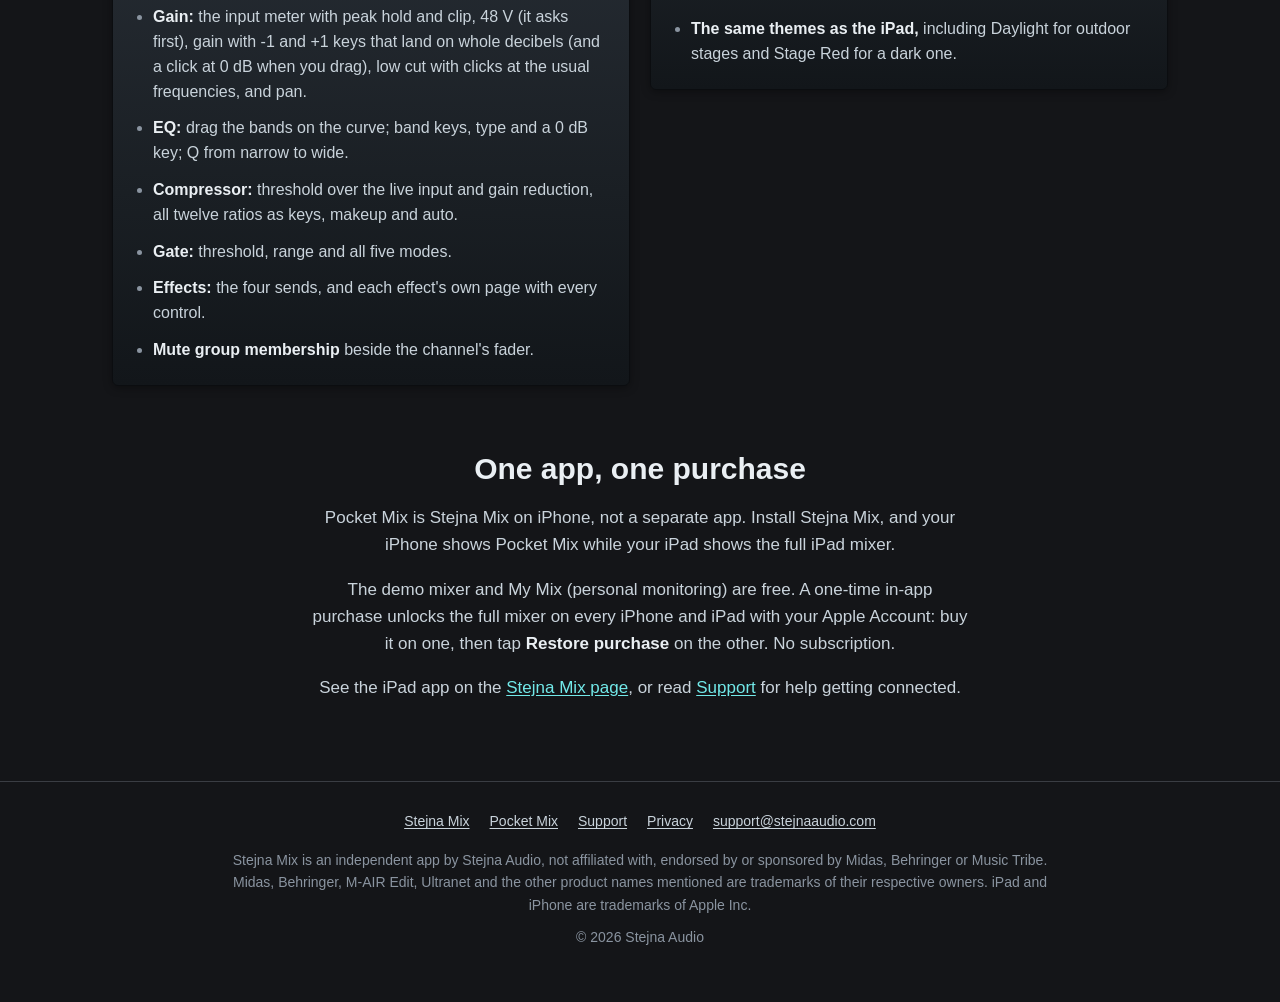
==== commit 480958d4: "Launch copy: Personal monitoring is now My Mix (players name and colour their own mix) Co-Authored-B" ====
--- a/pocket-mix/index.html
+++ b/pocket-mix/index.html
@@ -57,7 +57,7 @@
     </div>
     <figure>
       <div class="device phone">
-        <video controls muted playsinline preload="none" poster="/video/pocket-mix-iphone-poster.webp" width="1280" height="590" aria-label="Pocket Mix on iPhone: a fader group, ALL channels eight at a time, a monitor mix's sends, a vocal's EQ and effect sends, snapshots with GO, and Personal monitoring.">
+        <video controls muted playsinline preload="none" poster="/video/pocket-mix-iphone-poster.webp" width="1280" height="590" aria-label="Pocket Mix on iPhone: a fader group, ALL channels eight at a time, a monitor mix's sends, a vocal's EQ and effect sends, snapshots with GO, and My Mix, a player's own monitor mix.">
           <source src="/video/pocket-mix-iphone.mp4" type="video/mp4">
         </video>
       </div>
@@ -90,8 +90,8 @@
     <ul class="shots phone-shots">
       <li><figure><a href="/img/phone/02_all-1800.webp"><img src="/img/phone/02_all-900.webp" width="900" height="415" loading="lazy" alt="ALL: eight channel faders with colored name tiles, the main fader and bank arrows."></a>
         <figcaption><strong>ALL.</strong> Every channel, the Aux and the effect returns, eight at a time. Big arrows step through the banks.</figcaption></figure></li>
-      <li><figure><a href="/img/phone/03_monitor-1800.webp"><img src="/img/phone/03_monitor-900.webp" width="900" height="415" loading="lazy" alt="Personal monitoring locked to one mix: eight faders that set what the player hears, and that mix's master."></a>
-        <figcaption><strong>Personal monitoring.</strong> Each player's phone locked to their own mix. Their faders set only what they hear.</figcaption></figure></li>
+      <li><figure><a href="/img/phone/03_monitor-1800.webp"><img src="/img/phone/03_monitor-900.webp" width="900" height="415" loading="lazy" alt="My Mix, locked to one monitor mix: eight faders that set what the player hears, and that mix's master."></a>
+        <figcaption><strong>My Mix.</strong> Each player's phone locked to their own monitor mix. Their faders set only what they hear.</figcaption></figure></li>
       <li><figure><a href="/img/phone/04_eq-1800.webp"><img src="/img/phone/04_eq-900.webp" width="900" height="415" loading="lazy" alt="A vocal channel's EQ: the curve with a low cut and four numbered bands to drag."></a>
         <figcaption><strong>EQ.</strong> Drag a band's dot: across for frequency, up and down for gain, with a click at 0&nbsp;dB.</figcaption></figure></li>
       <li><figure><a href="/img/phone/05_gain-1800.webp"><img src="/img/phone/05_gain-900.webp" width="900" height="415" loading="lazy" alt="The gain page: 48 V, the input meter with a clip light, gain with -1 and +1 keys, low cut and pan."></a>
@@ -113,7 +113,7 @@
     <div class="spotlight">
       <p class="kicker">For the whole band</p>
       <h2 id="band">Every player mixes their own monitors.</h2>
-      <p>Each phone chooses once: the full mixer, or Personal monitoring. In Personal monitoring a player's faders set only what they hear, and the main mix and everyone else's mixes are out of reach. Personal monitoring is free, so the whole band can install it. Set a house PIN, and the full mixer asks for it on every other phone and iPad.</p>
+      <p>Each phone chooses once: the full mixer, or My Mix (personal monitoring). In My Mix a player's faders set only what they hear, and the main mix and everyone else's mixes are out of reach. Players can name and colour their own mix, so the engineer sees it at a glance. My Mix is free, so the whole band can install it. Set a house PIN, and the full mixer asks for it on every other phone and iPad.</p>
       <p class="how">A drummer with a stick in one hand? Pick ALL and use the big bank arrows. No setup at front of house.</p>
     </div>
   </section>
@@ -168,7 +168,7 @@
   <section class="section wrap about" aria-labelledby="one">
     <h2 id="one">One app, one purchase</h2>
     <p>Pocket Mix is Stejna Mix on iPhone, not a separate app. Install Stejna Mix, and your iPhone shows Pocket Mix while your iPad shows the full iPad mixer.</p>
-    <p>The demo mixer and Personal monitoring are free. A one-time in-app purchase unlocks the full mixer on every iPhone and iPad with your Apple Account: buy it on one, then tap <strong>Restore purchase</strong> on the other. No subscription.</p>
+    <p>The demo mixer and My Mix (personal monitoring) are free. A one-time in-app purchase unlocks the full mixer on every iPhone and iPad with your Apple Account: buy it on one, then tap <strong>Restore purchase</strong> on the other. No subscription.</p>
     <p>See the iPad app on the <a href="/">Stejna Mix page</a>, or read <a href="/support/">Support</a> for help getting connected.</p>
   </section>
 </main>
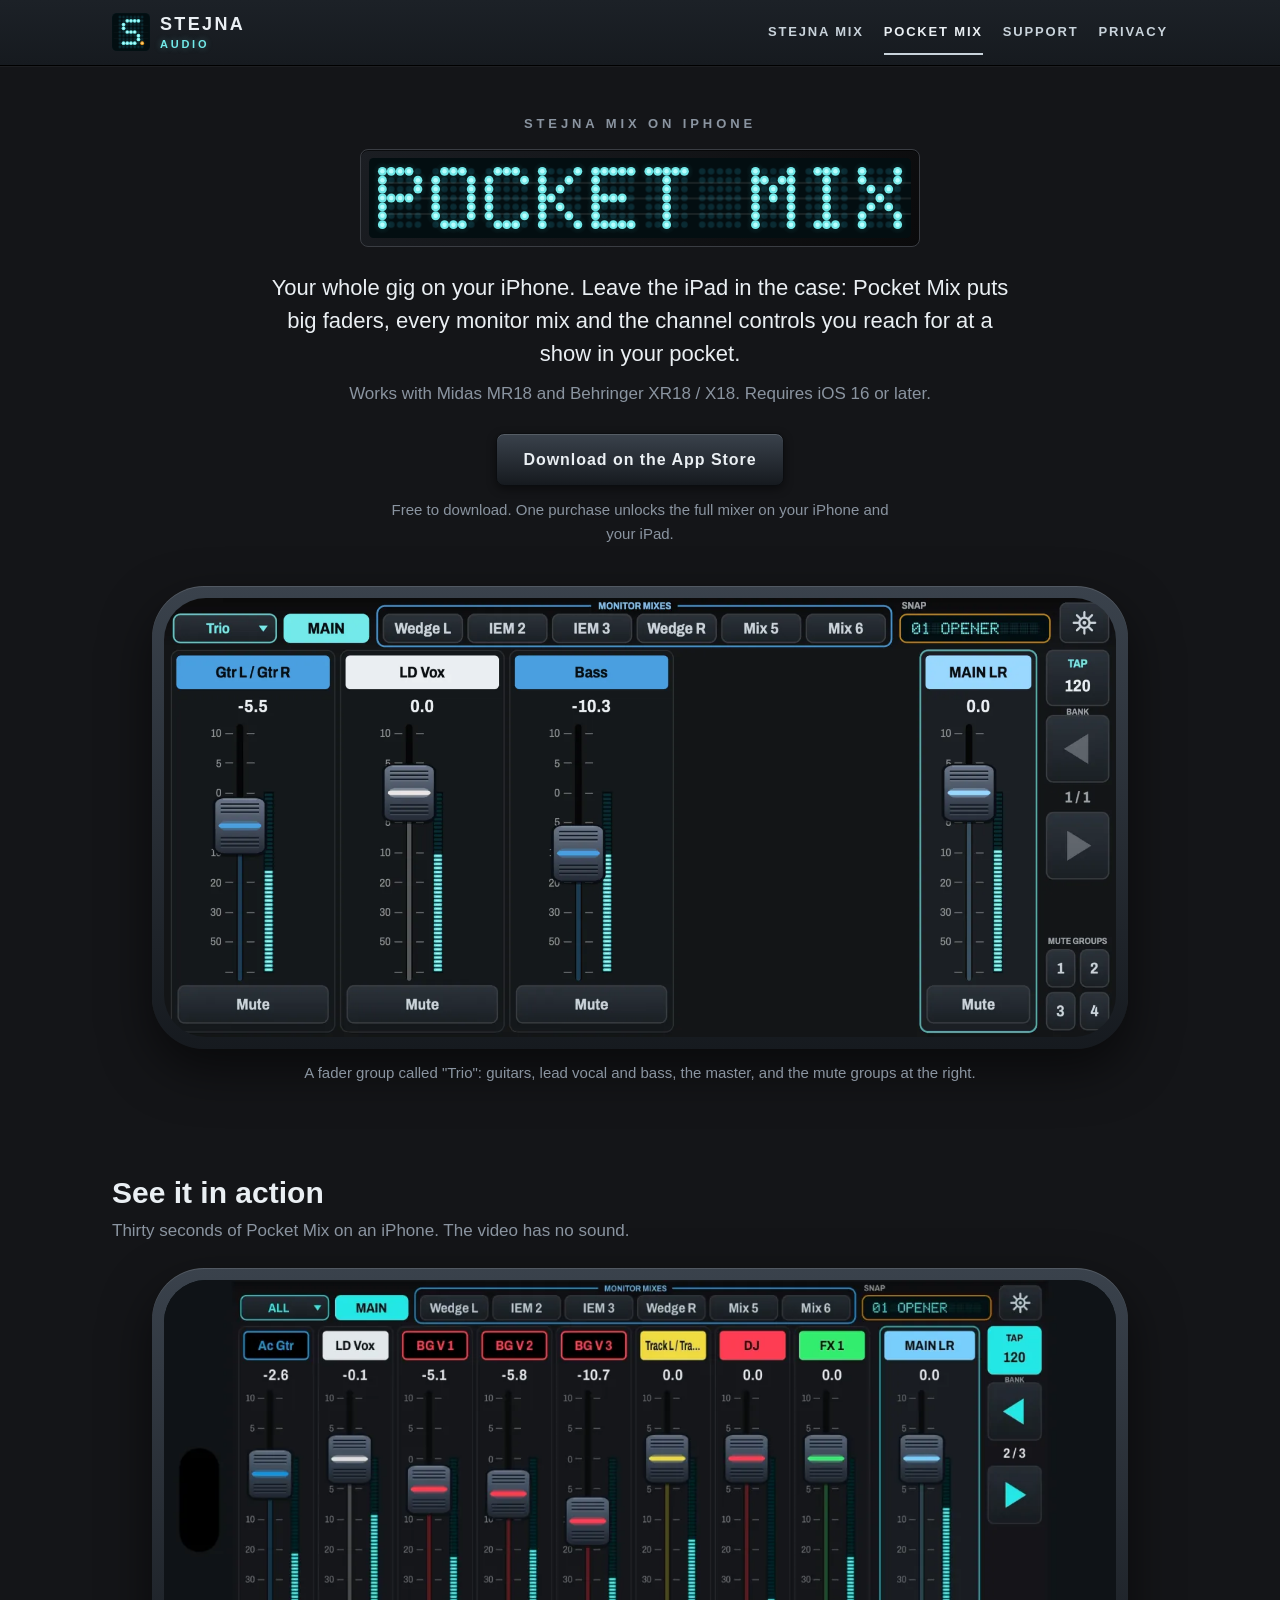
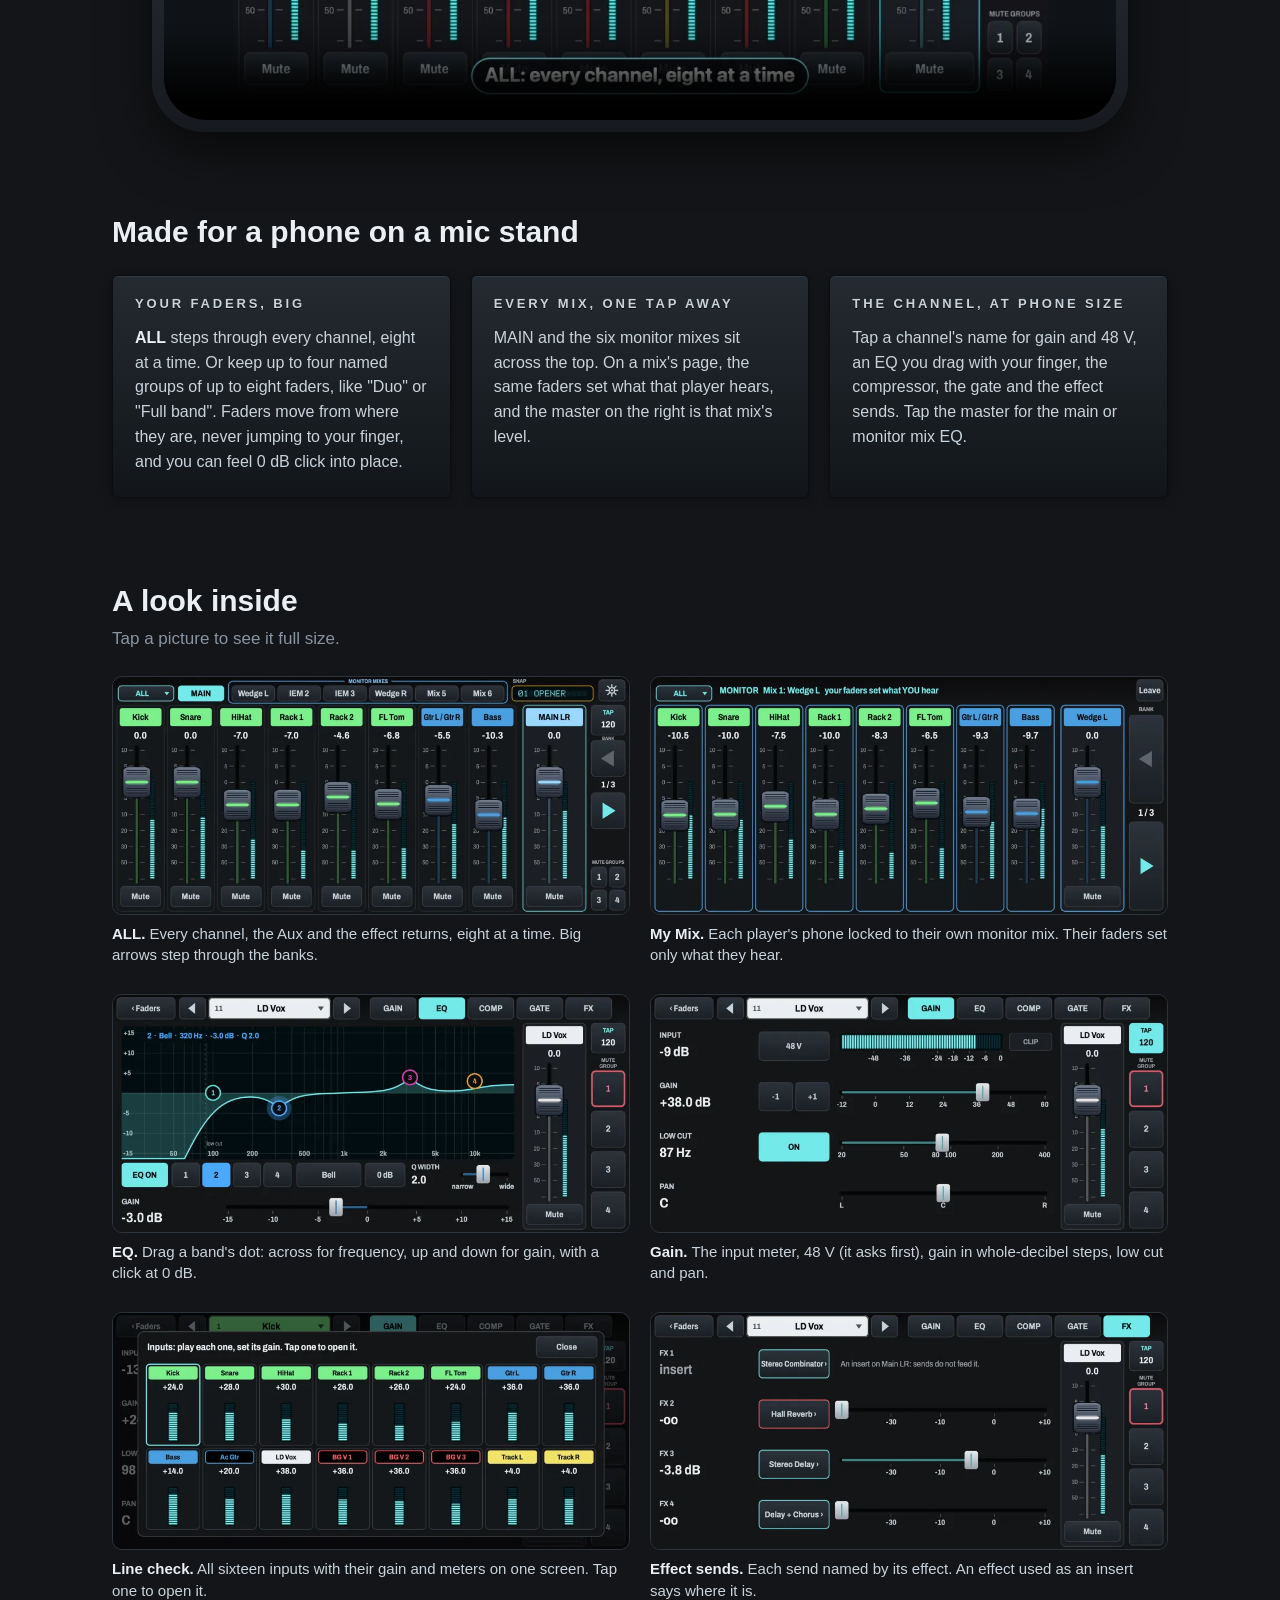
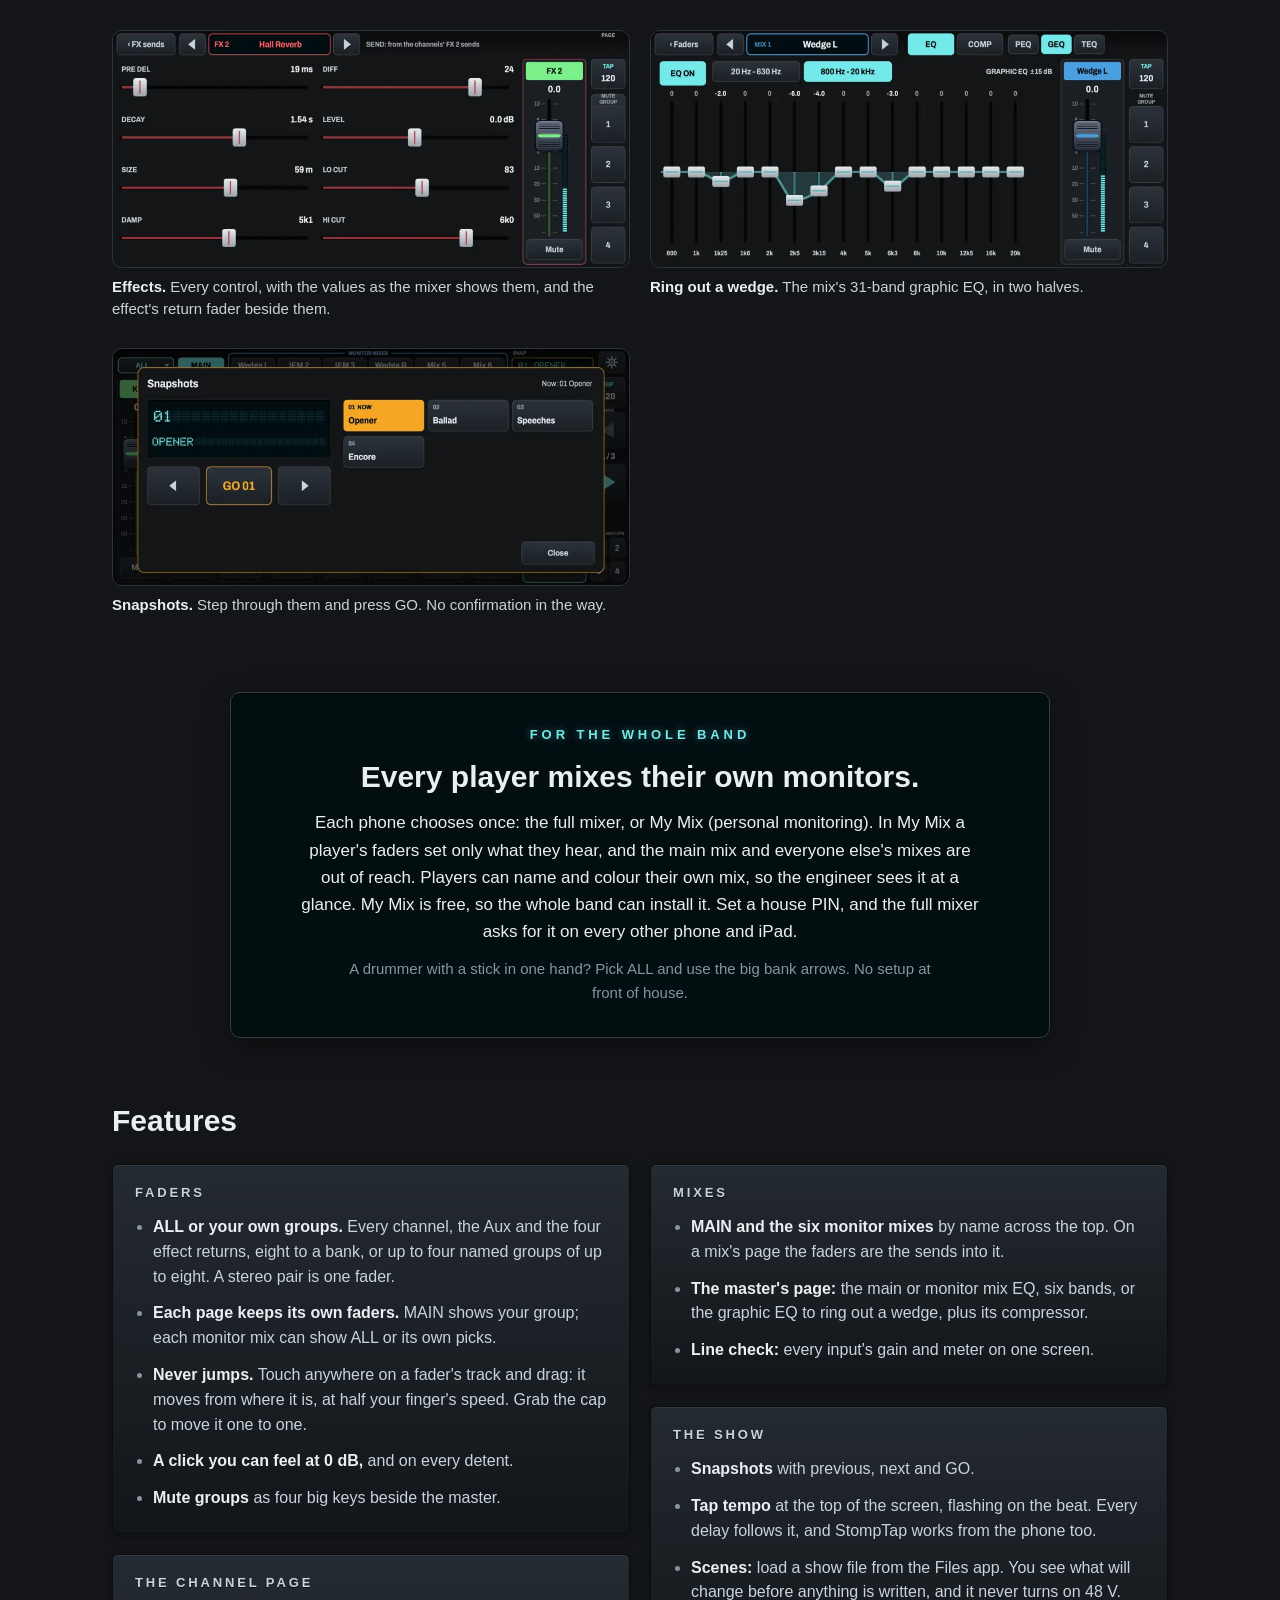
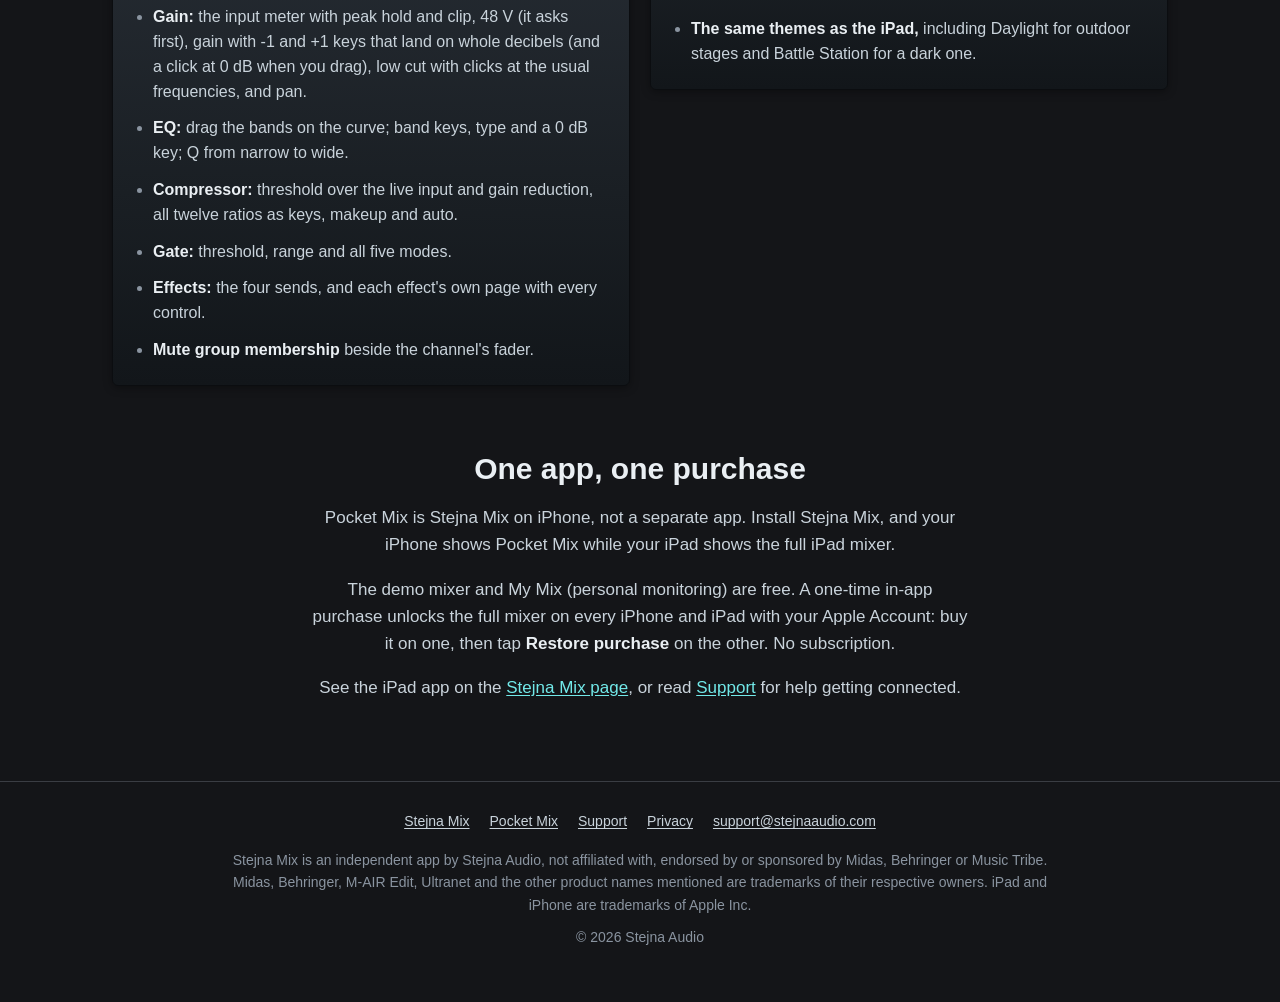
==== commit 110ba525: "Launch copy: the red theme is Battle Station; three themes light the channel names like an 80s displ" ====
--- a/pocket-mix/index.html
+++ b/pocket-mix/index.html
@@ -159,7 +159,7 @@
           <li><strong>Snapshots</strong> with previous, next and GO.</li>
           <li><strong>Tap tempo</strong> at the top of the screen, flashing on the beat. Every delay follows it, and StompTap works from the phone too.</li>
           <li><strong>Scenes:</strong> load a show file from the Files app. You see what will change before anything is written, and it never turns on 48&nbsp;V.</li>
-          <li><strong>The same themes as the iPad,</strong> including Daylight for outdoor stages and Stage Red for a dark one.</li>
+          <li><strong>The same themes as the iPad,</strong> including Daylight for outdoor stages and Battle Station for a dark one.</li>
         </ul>
       </article>
     </div>
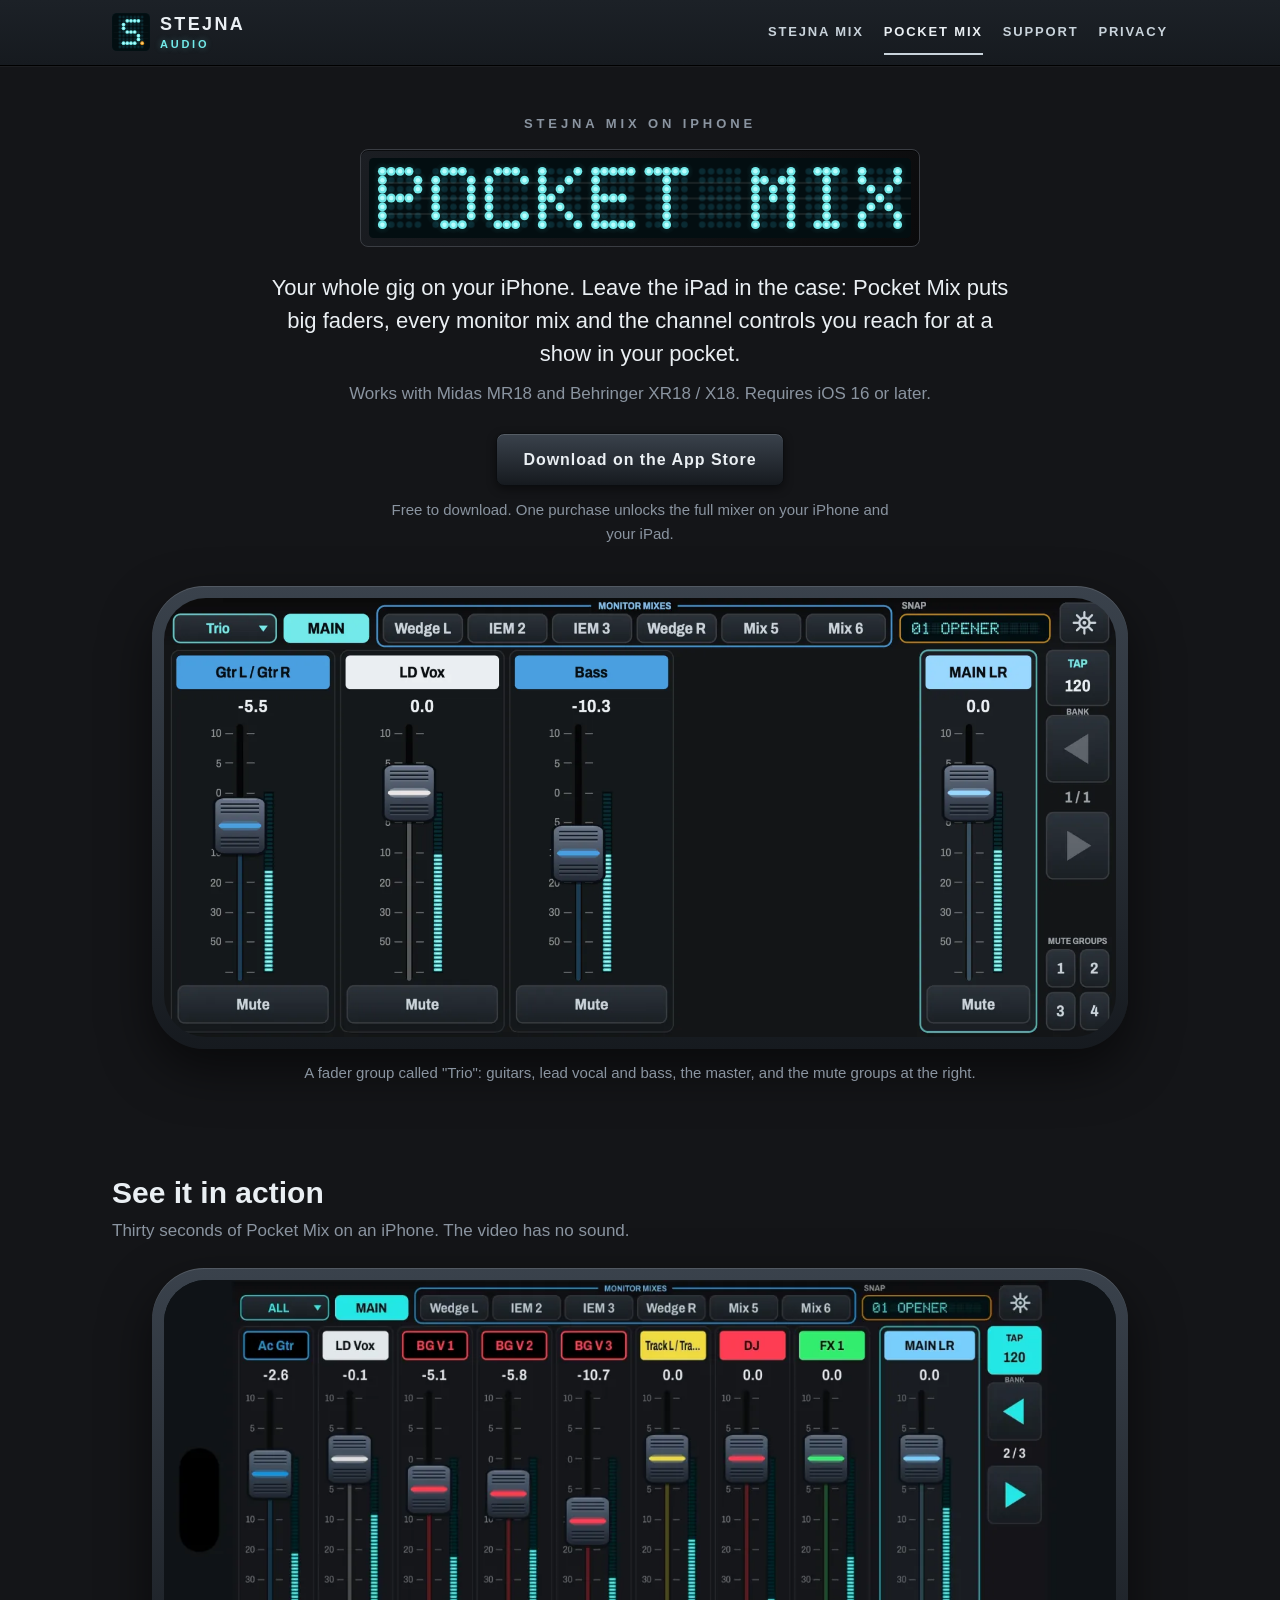
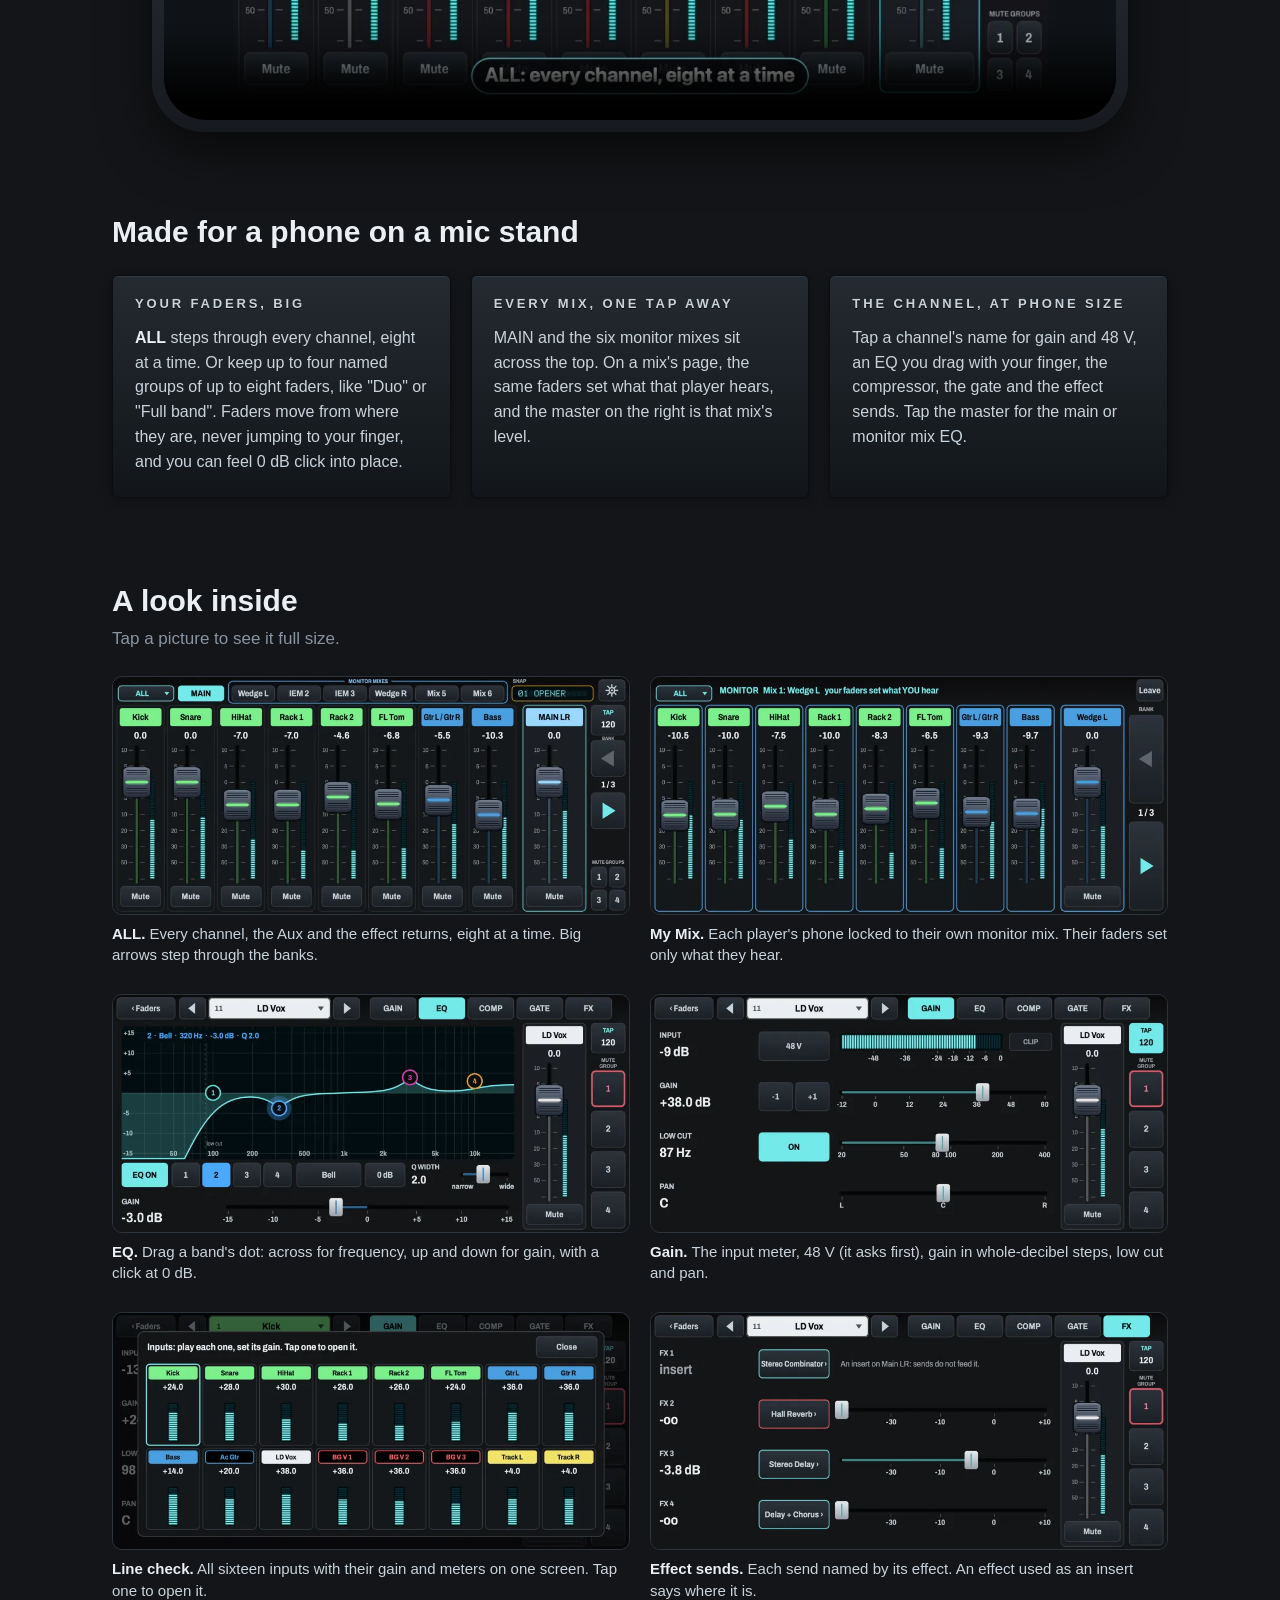
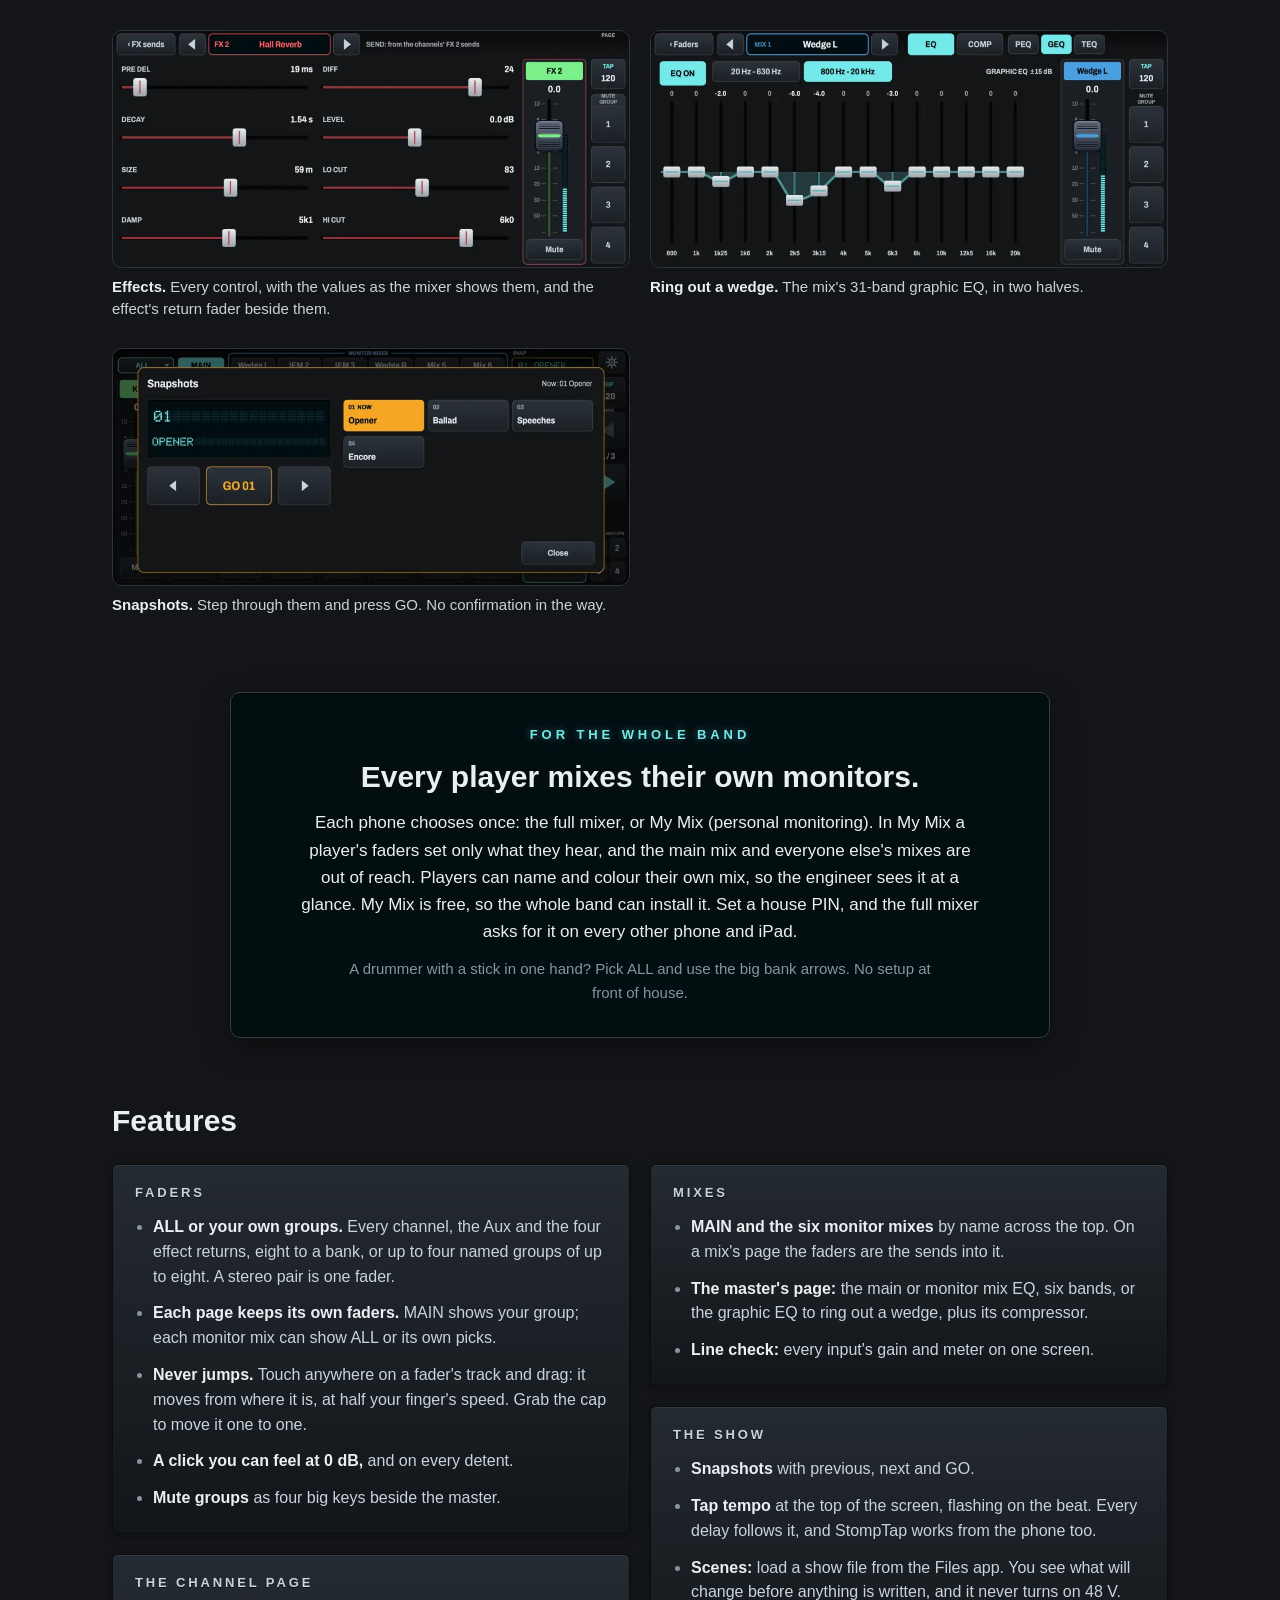
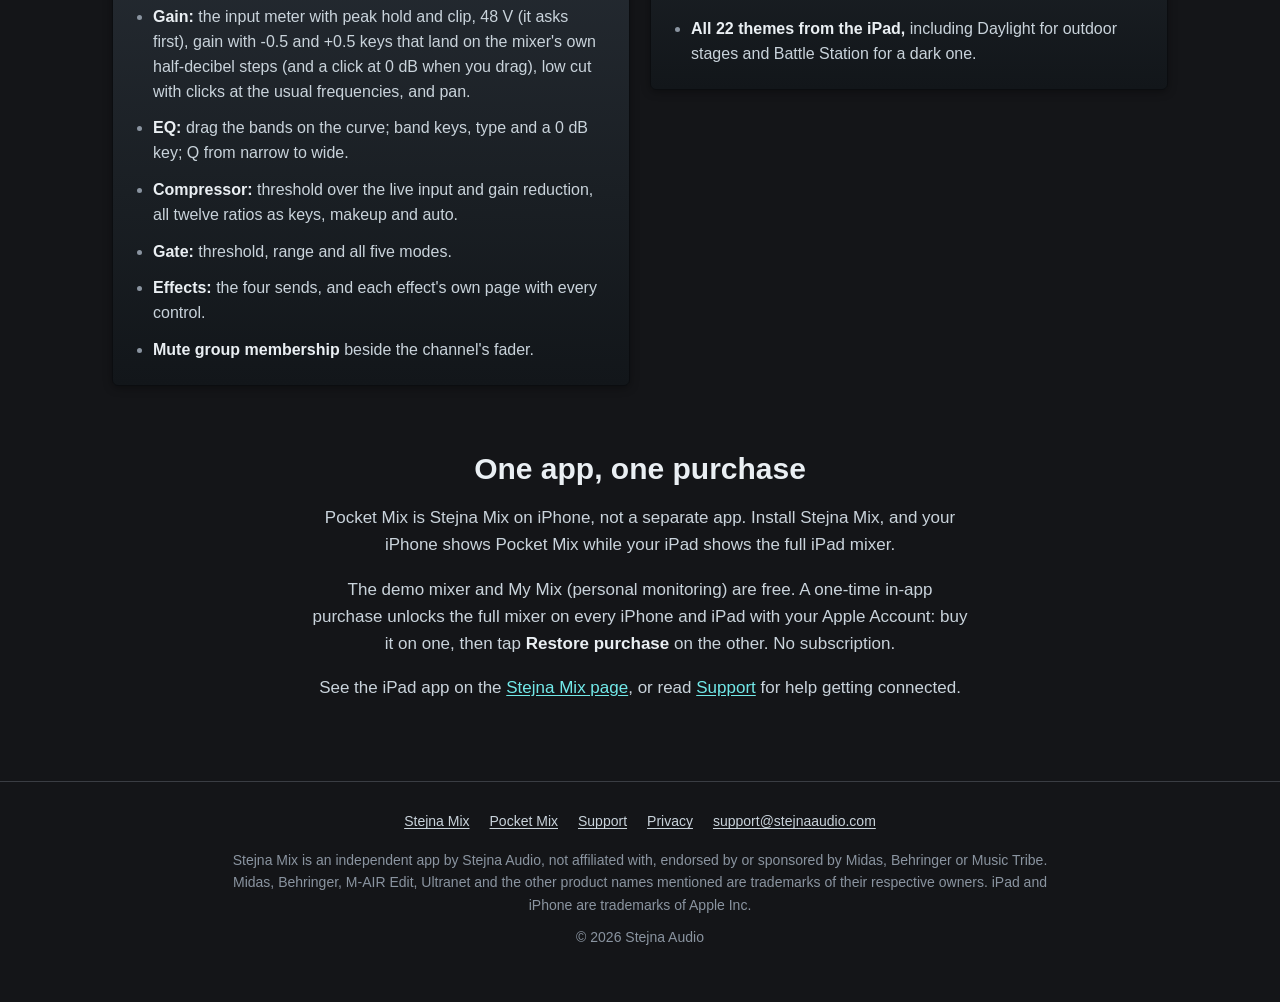
==== commit 686b0416: "1.0.1: 22 themes in three groups; gain keys step by the mixer's half decibel Co-Authored-By: Claude " ====
--- a/pocket-mix/index.html
+++ b/pocket-mix/index.html
@@ -17,6 +17,7 @@
 <meta property="og:image" content="https://stejnaaudio.com/img/phone/01_trio-1800.webp">
 <meta name="twitter:card" content="summary_large_image">
 <link rel="stylesheet" href="/style.css">
+<script src="/viewer.js" defer></script>
 </head>
 <body>
 <a class="skip" href="#main">Skip to content</a>
@@ -135,7 +136,7 @@
       <article class="card">
         <h3>The channel page</h3>
         <ul>
-          <li><strong>Gain:</strong> the input meter with peak hold and clip, 48&nbsp;V (it asks first), gain with -1 and +1 keys that land on whole decibels (and a click at 0&nbsp;dB when you drag), low cut with clicks at the usual frequencies, and pan.</li>
+          <li><strong>Gain:</strong> the input meter with peak hold and clip, 48&nbsp;V (it asks first), gain with -0.5 and +0.5 keys that land on the mixer's own half-decibel steps (and a click at 0&nbsp;dB when you drag), low cut with clicks at the usual frequencies, and pan.</li>
           <li><strong>EQ:</strong> drag the bands on the curve; band keys, type and a 0&nbsp;dB key; Q from narrow to wide.</li>
           <li><strong>Compressor:</strong> threshold over the live input and gain reduction, all twelve ratios as keys, makeup and auto.</li>
           <li><strong>Gate:</strong> threshold, range and all five modes.</li>
@@ -159,7 +160,7 @@
           <li><strong>Snapshots</strong> with previous, next and GO.</li>
           <li><strong>Tap tempo</strong> at the top of the screen, flashing on the beat. Every delay follows it, and StompTap works from the phone too.</li>
           <li><strong>Scenes:</strong> load a show file from the Files app. You see what will change before anything is written, and it never turns on 48&nbsp;V.</li>
-          <li><strong>The same themes as the iPad,</strong> including Daylight for outdoor stages and Battle Station for a dark one.</li>
+          <li><strong>All 22 themes from the iPad,</strong> including Daylight for outdoor stages and Battle Station for a dark one.</li>
         </ul>
       </article>
     </div>
--- a/style.css
+++ b/style.css
@@ -104,6 +104,83 @@
 @media (min-width: 760px) {
   .shots { grid-auto-flow: row; grid-template-columns: repeat(3, 1fr); overflow: visible; gap: 28px 20px; }
 }
+.shots a { cursor: zoom-in; }
+
+/* the screenshot viewer (viewer.js): one picture at a time on dark metal, big previous / next keys, the count on the
+   glass. Landscape: the keys at the sides, full height to hit. Portrait: the keys at the bottom, under your thumbs. */
+:root.viewing { overflow: hidden; }
+.viewer {
+  --side: 92px; --cap: 100px;          /* --cap: the room kept under the picture for its caption */
+  inset: 0; width: auto; height: auto; max-width: none; max-height: none; margin: 0; overflow: hidden;
+  padding: max(12px, env(safe-area-inset-top)) max(12px, env(safe-area-inset-right)) max(12px, env(safe-area-inset-bottom)) max(12px, env(safe-area-inset-left));
+  border: 0; color: var(--text); background: #0B0C0E; cursor: zoom-out;
+}
+.viewer::backdrop { background: transparent; }
+.viewer[open] {
+  display: grid; gap: 12px 0;
+  grid-template-columns: var(--side) minmax(0, 1fr) var(--side);
+  grid-template-rows: auto minmax(0, 1fr);
+  grid-template-areas: "count body close" "prev body next";
+  animation: viewer-in .15s ease-out;
+}
+@keyframes viewer-in { from { opacity: 0; } }
+.viewer :where(button) {
+  appearance: none; margin: 0; padding: 0; border: 0; background: none; color: var(--ink); font: inherit;
+  cursor: pointer; touch-action: manipulation; -webkit-tap-highlight-color: transparent; user-select: none;
+}
+.viewer-side:focus-visible { outline: none; }
+.viewer svg { display: block; width: 40px; height: 40px; }
+.viewer-key, .viewer-close {          /* raised-metal keys, like the App Store key */
+  display: grid; place-items: center; border-radius: 14px;
+  background: linear-gradient(var(--bezel-top), var(--bezel-bot)); border: 1px solid #0B0D10;
+  box-shadow: inset 0 1px 0 rgba(255, 255, 255, .14), 0 3px 10px rgba(0, 0, 0, .45);
+}
+.viewer button:hover .viewer-key, .viewer-close:hover { color: var(--core); box-shadow: inset 0 1px 0 rgba(255, 255, 255, .18), 0 3px 14px rgba(114, 233, 233, .18); }
+.viewer button:active .viewer-key, .viewer-close:active { background: linear-gradient(var(--bezel-bot), var(--bezel-top)); }
+.viewer-side:focus-visible .viewer-key, .viewer-close:focus-visible { outline: 2px solid var(--cyan); outline-offset: 3px; border-radius: 14px; }
+.viewer-close { grid-area: close; justify-self: end; align-self: start; width: 64px; height: 64px; }
+.viewer-close svg { width: 32px; height: 32px; }
+.viewer-side { display: grid; place-items: center; }
+.viewer-prev { grid-area: prev; }
+.viewer-next { grid-area: next; }
+.viewer-key { width: 76px; height: 124px; }
+.viewer-count {                       /* a small display: cyan phosphor on the glass */
+  grid-area: count; justify-self: start; align-self: start; margin: 0; padding: 6px 10px; border-radius: 6px;
+  background: var(--glass); border: 1px solid var(--rule); box-shadow: inset 0 1px 0 rgba(0, 0, 0, .6);
+  color: var(--cyan); text-shadow: 0 0 8px rgba(114, 233, 233, .45);
+  font-size: 20px; font-weight: 700; line-height: 1.3; font-variant-numeric: tabular-nums; white-space: nowrap; cursor: default;
+}
+.viewer-body {
+  grid-area: body; min-width: 0; min-height: 0; container-type: size;
+  display: flex; flex-direction: column; align-items: center; justify-content: center;
+}
+.viewer-pic {
+  flex: none; width: min(100cqw, (100cqh - var(--cap)) * var(--ar, 1.333), 1600px); aspect-ratio: var(--ar, 1.333);
+  border-radius: 12px; border: 1px solid #2C333B; background: var(--glass); box-shadow: 0 20px 60px rgba(0, 0, 0, .6); cursor: auto;
+}
+.viewer-cap {
+  flex: none; width: 100%; max-width: 46em; height: var(--cap); margin: 0; padding-top: 14px;
+  color: var(--text); font-size: 18px; line-height: 1.45; text-align: center;
+}
+@supports not (width: 1cqw) { .viewer-pic { width: auto; max-height: calc(100vh - 220px); } }
+@media (orientation: portrait) {
+  .viewer { --cap: 150px; }
+  .viewer[open] {
+    grid-template-columns: minmax(0, 1fr) auto minmax(0, 1fr);
+    grid-template-rows: auto minmax(0, 1fr) auto; column-gap: 12px;
+    grid-template-areas: ". . close" "body body body" "prev count next";
+  }
+  .viewer-count { align-self: center; justify-self: center; }
+  .viewer-side { padding-top: 12px; }   /* reach a little above the key too */
+  .viewer-prev { justify-items: start; }
+  .viewer-next { justify-items: end; }
+  .viewer-key { width: min(100%, 200px); height: 76px; }
+}
+@media (orientation: landscape) and (max-height: 540px) {   /* a phone on its side: all the height to the picture */
+  .viewer { --cap: 0px; }
+  .viewer-cap { display: none; }
+  .viewer-key { height: 96px; }
+}
 
 /* features: rack-module cards in balanced columns */
 .features { margin-top: 24px; columns: 2 380px; column-gap: 20px; }
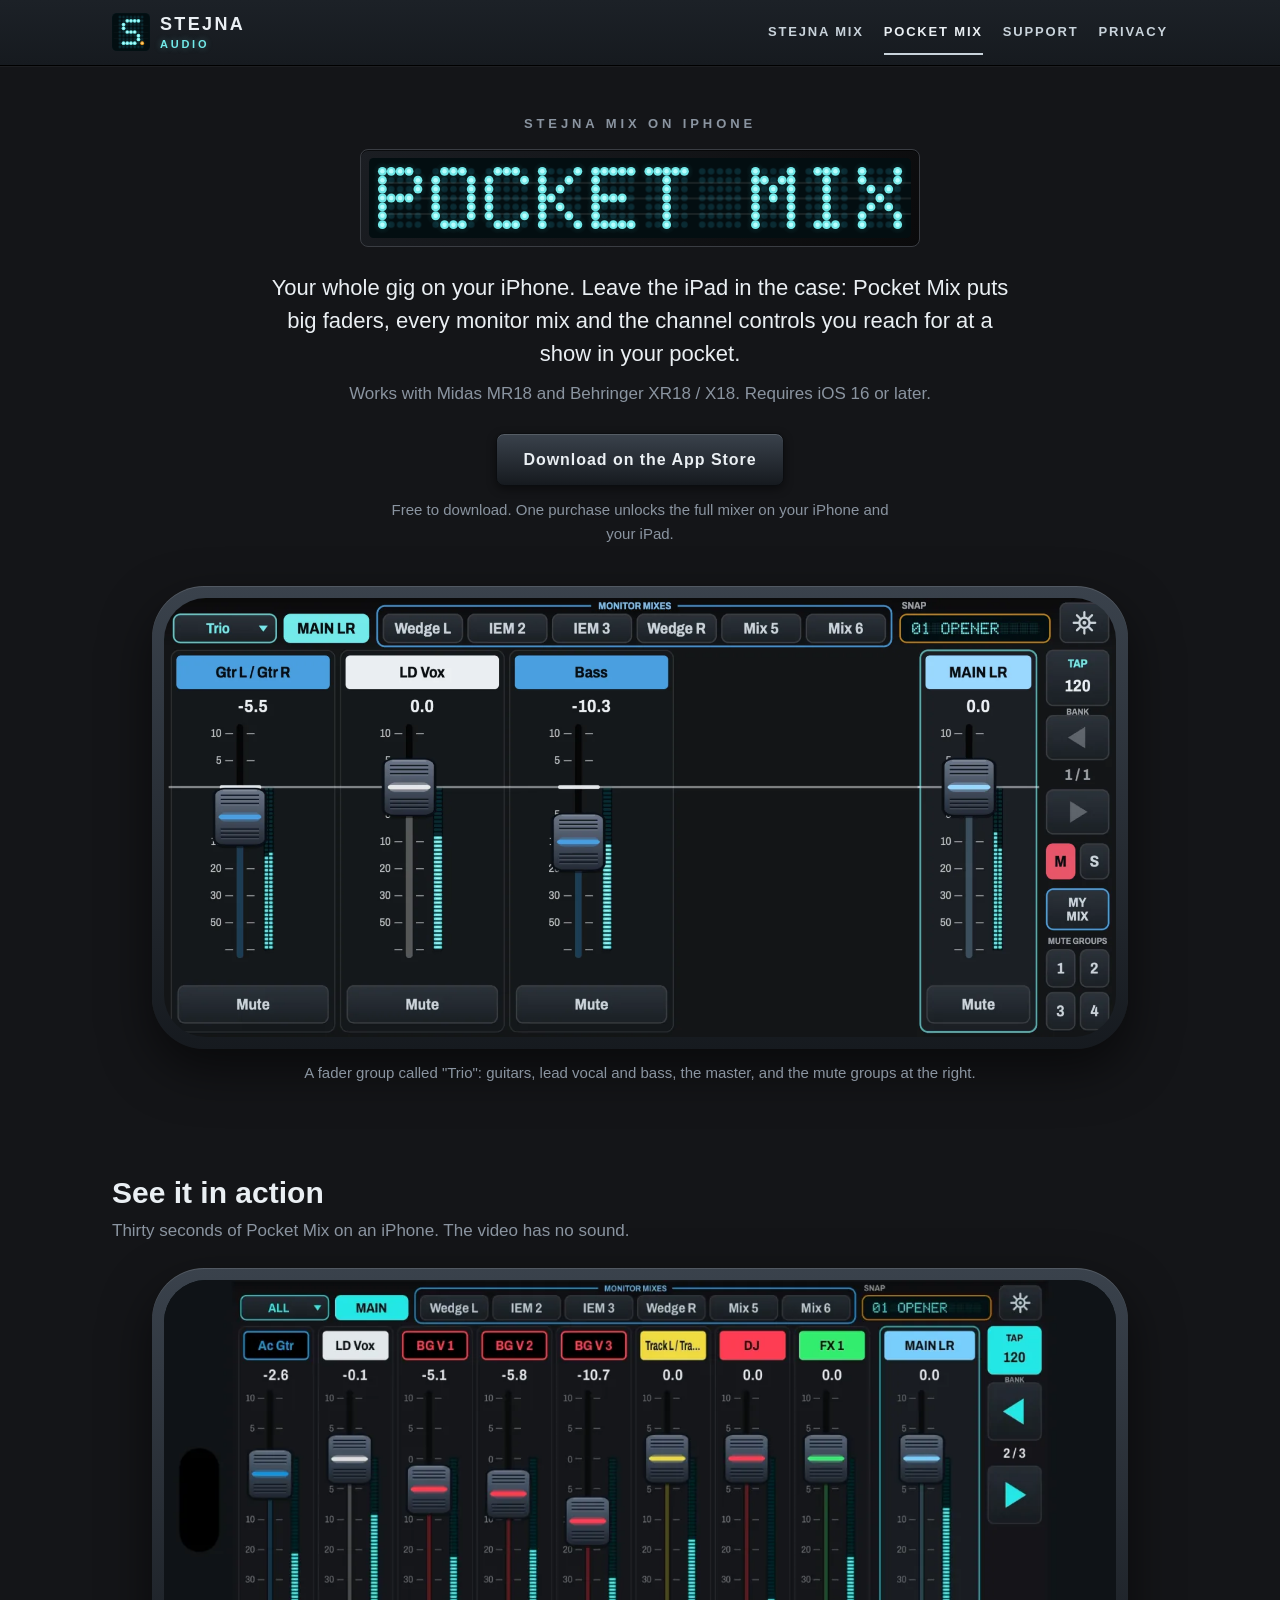
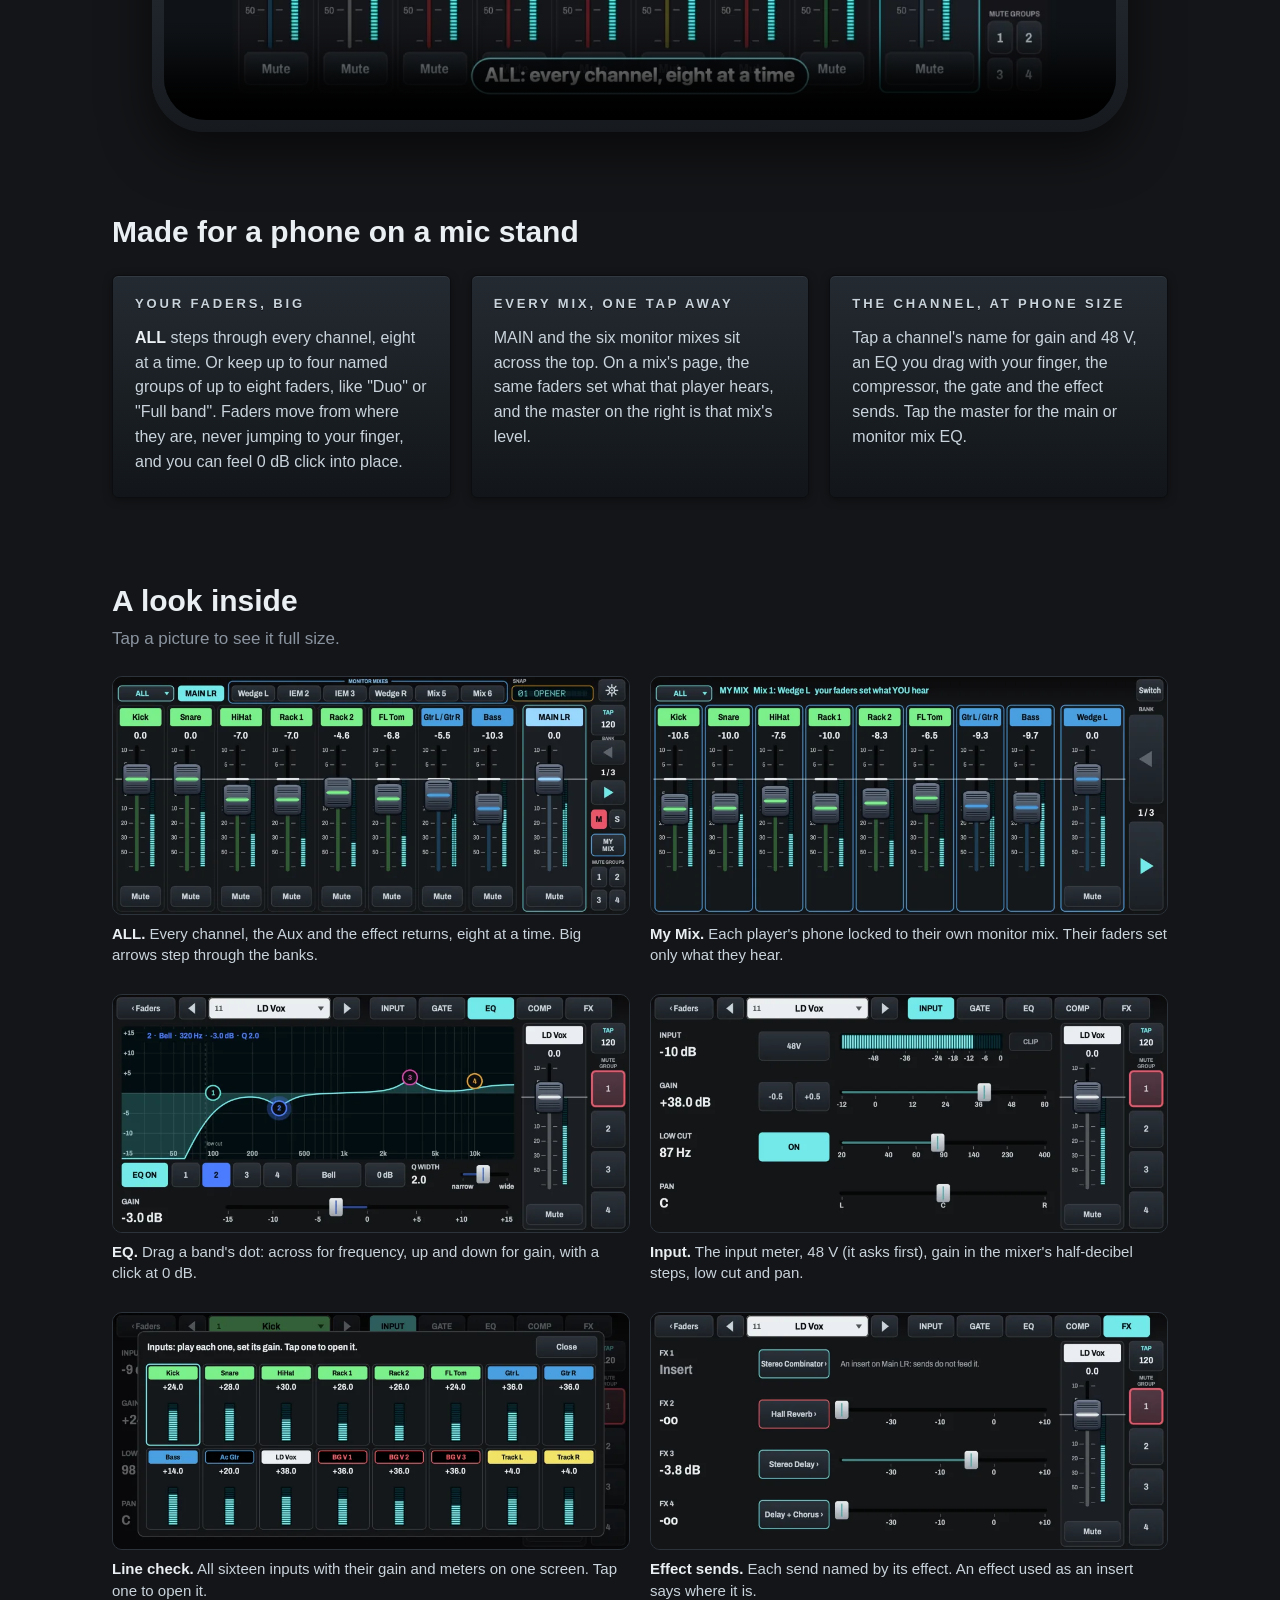
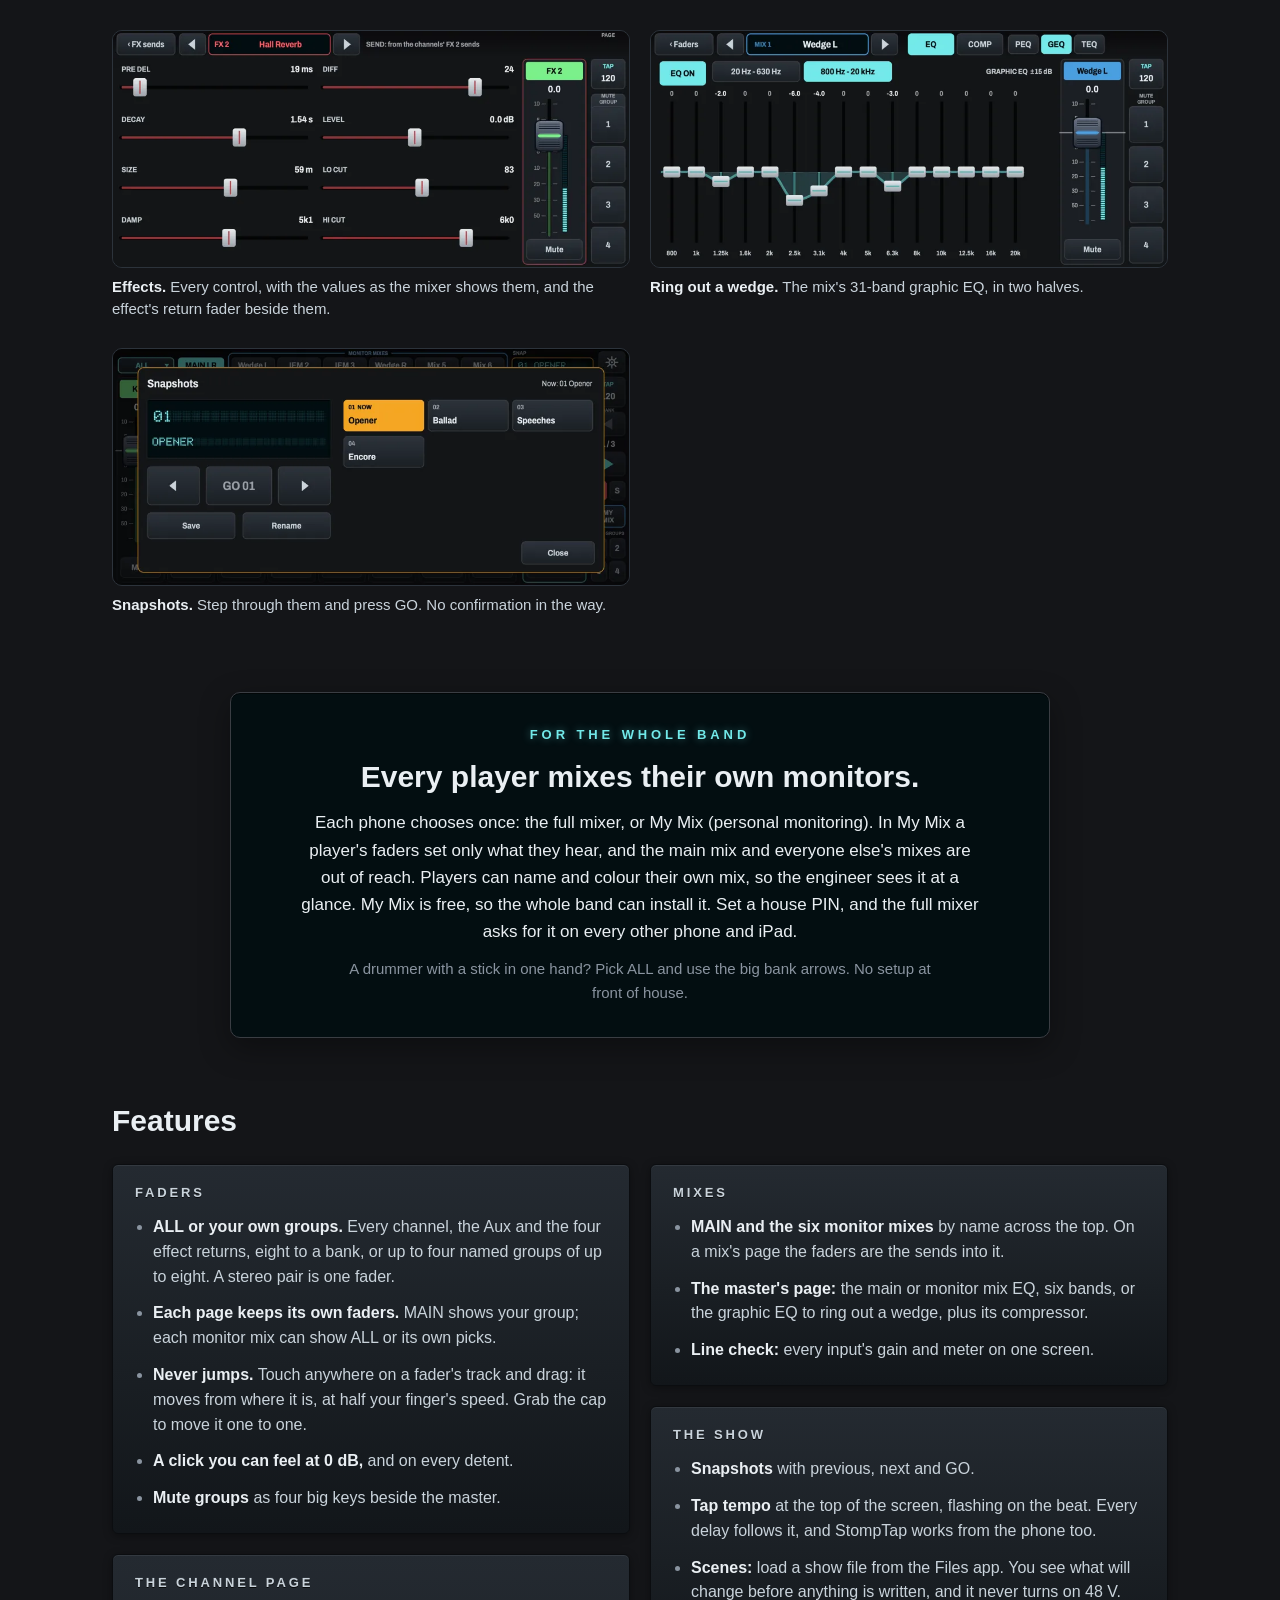
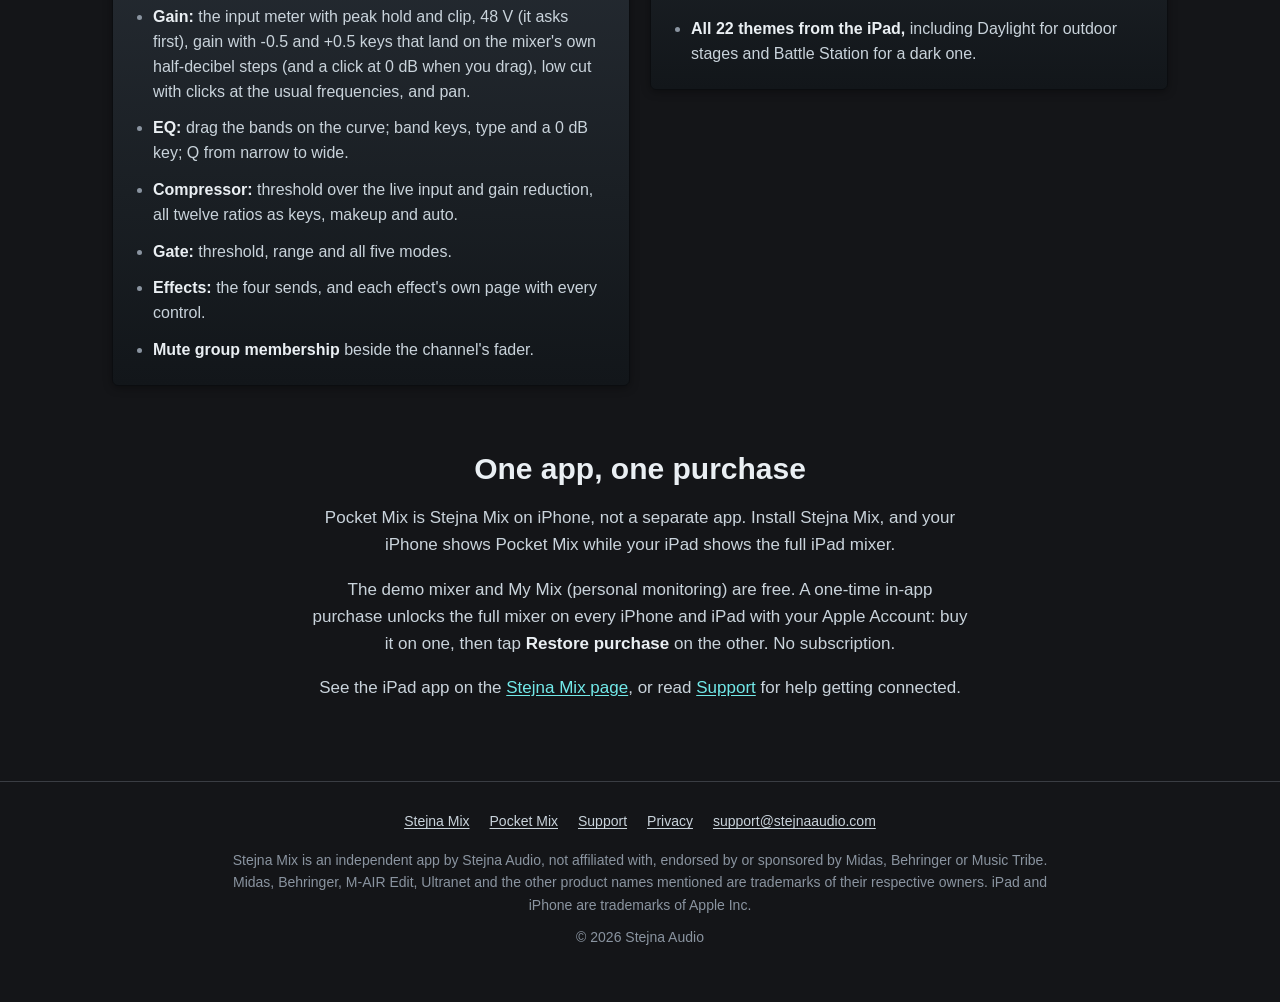
==== commit df5ea9ff: "Pocket Mix: nine screenshots re-rendered from the released 1.0.1 (MAIN LR, M | S and MY MIX keys, IN" ====
--- a/pocket-mix/index.html
+++ b/pocket-mix/index.html
@@ -95,8 +95,8 @@
         <figcaption><strong>My Mix.</strong> Each player's phone locked to their own monitor mix. Their faders set only what they hear.</figcaption></figure></li>
       <li><figure><a href="/img/phone/04_eq-1800.webp"><img src="/img/phone/04_eq-900.webp" width="900" height="415" loading="lazy" alt="A vocal channel's EQ: the curve with a low cut and four numbered bands to drag."></a>
         <figcaption><strong>EQ.</strong> Drag a band's dot: across for frequency, up and down for gain, with a click at 0&nbsp;dB.</figcaption></figure></li>
-      <li><figure><a href="/img/phone/05_gain-1800.webp"><img src="/img/phone/05_gain-900.webp" width="900" height="415" loading="lazy" alt="The gain page: 48 V, the input meter with a clip light, gain with -1 and +1 keys, low cut and pan."></a>
-        <figcaption><strong>Gain.</strong> The input meter, 48&nbsp;V (it asks first), gain in whole-decibel steps, low cut and pan.</figcaption></figure></li>
+      <li><figure><a href="/img/phone/05_gain-1800.webp"><img src="/img/phone/05_gain-900.webp" width="900" height="415" loading="lazy" alt="The input page: 48 V, the input meter with a clip light, gain with -0.5 and +0.5 keys, low cut and pan."></a>
+        <figcaption><strong>Input.</strong> The input meter, 48&nbsp;V (it asks first), gain in the mixer's half-decibel steps, low cut and pan.</figcaption></figure></li>
       <li><figure><a href="/img/phone/06_inputs-1800.webp"><img src="/img/phone/06_inputs-900.webp" width="900" height="415" loading="lazy" alt="The inputs grid: all sixteen inputs with their gain and meters."></a>
         <figcaption><strong>Line check.</strong> All sixteen inputs with their gain and meters on one screen. Tap one to open it.</figcaption></figure></li>
       <li><figure><a href="/img/phone/07_fx_sends-1800.webp"><img src="/img/phone/07_fx_sends-900.webp" width="900" height="415" loading="lazy" alt="A channel's four effect sends, each named by its effect, one marked as an insert."></a>
@@ -105,7 +105,7 @@
         <figcaption><strong>Effects.</strong> Every control, with the values as the mixer shows them, and the effect's return fader beside them.</figcaption></figure></li>
       <li><figure><a href="/img/phone/09_wedge_geq-1800.webp"><img src="/img/phone/09_wedge_geq-900.webp" width="900" height="415" loading="lazy" alt="A wedge mix's graphic EQ with a few cuts between 1.25 and 6.3 kHz."></a>
         <figcaption><strong>Ring out a wedge.</strong> The mix's 31-band graphic EQ, in two halves.</figcaption></figure></li>
-      <li><figure><a href="/img/phone/10_snapshots-1800.webp"><img src="/img/phone/10_snapshots-900.webp" width="900" height="415" loading="lazy" alt="The snapshots: the selected one on a display, previous and next keys, GO, and the named snapshots."></a>
+      <li><figure><a href="/img/phone/10_snapshots-1800.webp"><img src="/img/phone/10_snapshots-900.webp" width="900" height="415" loading="lazy" alt="The snapshots: the selected one on a display, previous and next keys, GO, Save and Rename, and the named snapshots."></a>
         <figcaption><strong>Snapshots.</strong> Step through them and press GO. No confirmation in the way.</figcaption></figure></li>
     </ul>
   </section>
